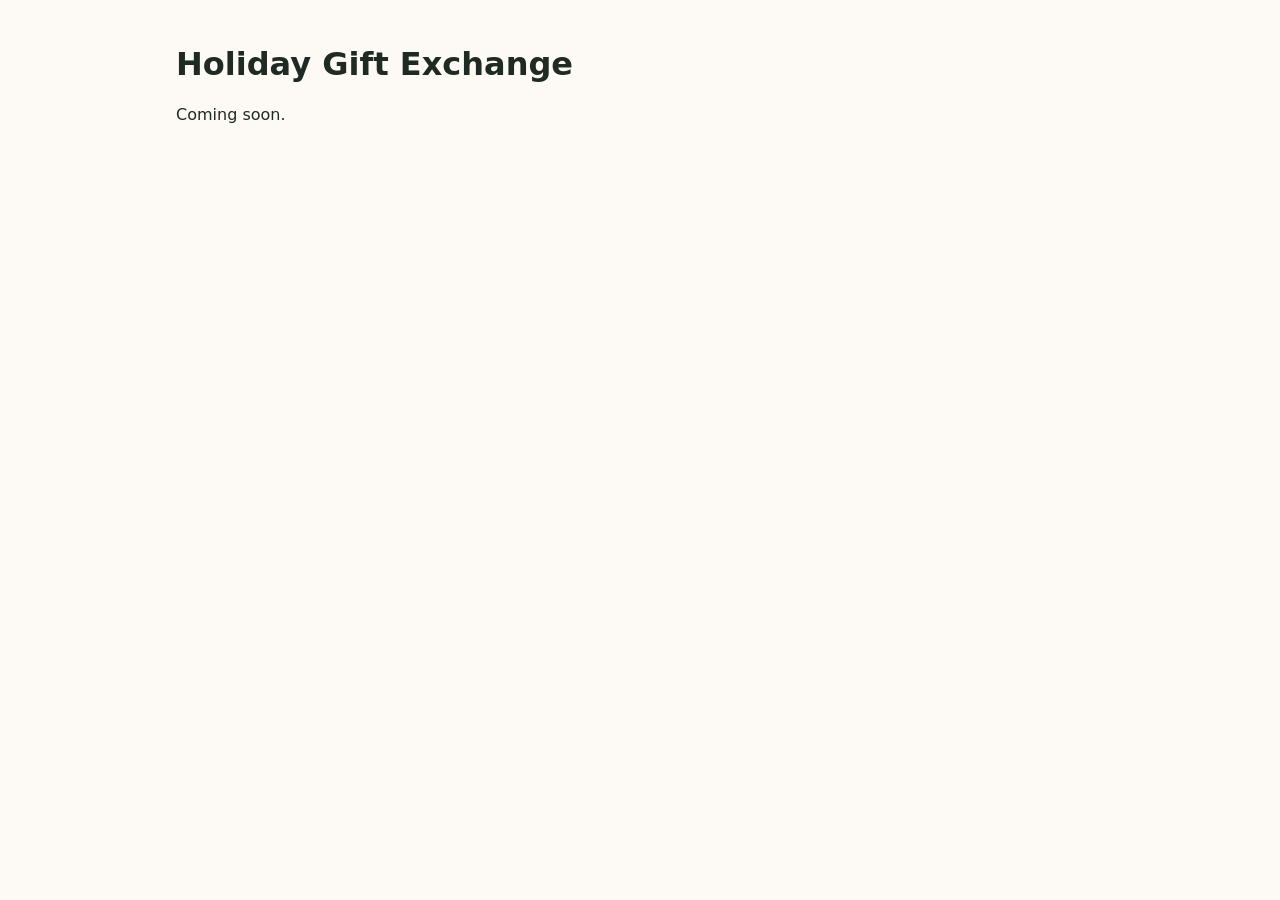
==== index.html @ 2a682946 "Initial project scaffold Co-Authored-By: Claude Opus 5.5 <noreply@anthropic.com>" ====
<!doctype html>
<html lang="en">
<head>
  <meta charset="utf-8">
  <meta name="viewport" content="width=device-width, initial-scale=1">
  <title>Holiday Gift Exchange</title>
  <link rel="stylesheet" href="css/styles.css">
</head>
<body>
  <main id="app">
    <h1>Holiday Gift Exchange</h1>
    <p>Coming soon.</p>
  </main>
  <script src="js/app.js" type="module"></script>
</body>
</html>
---- css/styles.css ----
:root {
  --bg: #fdfaf5;
  --fg: #1f2a24;
}
* { box-sizing: border-box; }
body {
  margin: 0;
  font-family: system-ui, -apple-system, sans-serif;
  background: var(--bg);
  color: var(--fg);
}
#app { max-width: 960px; margin: 0 auto; padding: 24px 16px; }
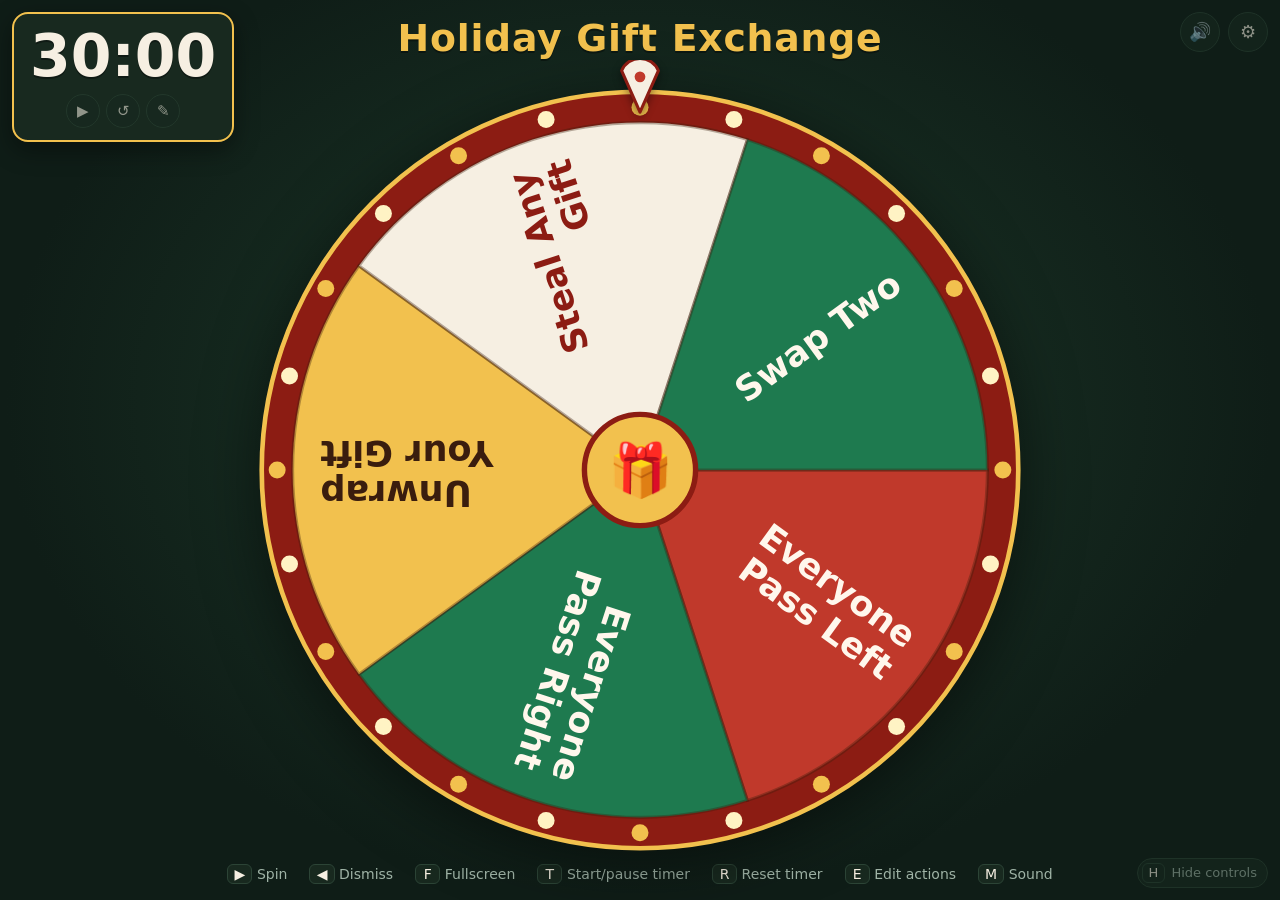
==== commit da8ad409: "Add spin wheel game with timer and editable wording - Spin wheel main screen: clicker/keyboard spin," ====
--- a/index.html
+++ b/index.html
@@ -3,14 +3,105 @@
 <head>
   <meta charset="utf-8">
   <meta name="viewport" content="width=device-width, initial-scale=1">
-  <title>Holiday Gift Exchange</title>
+  <title></title>
   <link rel="stylesheet" href="css/styles.css">
 </head>
 <body>
   <main id="app">
-    <h1>Holiday Gift Exchange</h1>
-    <p>Coming soon.</p>
+    <header class="top">
+      <h1 data-text="heading"></h1>
+    </header>
+
+    <div class="timer" id="timer">
+      <button type="button" class="timer-time" id="timer-time" data-title="timerSetMinutes">30:00</button>
+      <span class="timer-status" id="timer-status"></span>
+      <div class="timer-controls">
+        <button type="button" id="timer-toggle" class="icon-btn">▶</button>
+        <button type="button" id="timer-reset" class="icon-btn" data-title="timerResetButton">↺</button>
+        <button type="button" id="timer-edit" class="icon-btn" data-title="timerSetMinutes">✎</button>
+      </div>
+    </div>
+
+    <section class="stage" id="stage">
+      <svg class="pointer" id="pointer" viewBox="0 0 60 70" aria-hidden="true">
+        <path d="M30 68 L6 14 A26 26 0 0 1 54 14 Z" fill="#f6efe2" stroke="#8c1c13" stroke-width="4" stroke-linejoin="round"/>
+        <circle cx="30" cy="22" r="7" fill="#c0392b"/>
+      </svg>
+      <canvas id="wheel" data-aria-label="wheelLabel"></canvas>
+    </section>
+
+    <footer class="hint" id="hint">
+      <span><kbd>▶</kbd> <span data-text="hintSpin"></span></span>
+      <span><kbd>◀</kbd> <span data-text="hintDismiss"></span></span>
+      <span><kbd>F</kbd> <span data-text="hintFullscreen"></span></span>
+      <span><kbd>T</kbd> <span data-text="hintTimer"></span></span>
+      <span><kbd>R</kbd> <span data-text="hintReset"></span></span>
+      <span><kbd>E</kbd> <span data-text="hintEdit"></span></span>
+      <span><kbd>M</kbd> <span data-text="hintSound"></span></span>
+    </footer>
+
+    <div class="corner">
+      <button type="button" id="sound-btn" class="icon-btn">🔊</button>
+      <button type="button" id="edit-btn" class="icon-btn" data-title="editActionsButton">⚙</button>
+    </div>
+
+    <button type="button" class="ui-toggle" id="ui-toggle" data-title="showHideControlsButton"><kbd>H</kbd> <span id="ui-toggle-label"></span></button>
   </main>
-  <script src="js/app.js" type="module"></script>
+
+  <div class="result" id="result" hidden>
+    <div class="result-card">
+      <div class="result-kicker" data-text="resultKicker"></div>
+      <div class="result-text" id="result-text"></div>
+      <div class="result-details" id="result-details"></div>
+      <div class="result-next" data-text="resultNext"></div>
+    </div>
+  </div>
+
+  <div class="result gameover" id="gameover" hidden>
+    <div class="result-card">
+      <div class="result-kicker" data-text="gameoverKicker"></div>
+      <div class="result-text" data-text="gameoverTitle"></div>
+      <div class="result-details" data-text="gameoverDetails"></div>
+      <div class="result-next" data-text="gameoverNext"></div>
+    </div>
+  </div>
+
+  <div class="editor" id="timer-editor" hidden>
+    <form class="editor-card timer-card" id="timer-form">
+      <h2 data-text="timerEditorTitle"></h2>
+      <p class="editor-help" data-text="timerEditorHelp"></p>
+      <label class="timer-field">
+        <input type="number" id="timer-minutes" min="1" max="600" step="1" required>
+        <span data-text="timerEditorUnit"></span>
+      </label>
+      <p class="editor-error" id="timer-error"></p>
+      <div class="editor-buttons">
+        <span class="spacer"></span>
+        <button type="button" id="timer-cancel" class="btn ghost" data-text="cancel"></button>
+        <button type="submit" class="btn primary" data-text="save"></button>
+      </div>
+    </form>
+  </div>
+
+  <div class="editor" id="editor" hidden>
+    <form class="editor-card" id="editor-form">
+      <h2 data-text="actionsEditorTitle"></h2>
+      <p class="editor-help" data-html="actionsEditorHelp"></p>
+      <textarea id="editor-text" rows="10" spellcheck="true" wrap="off"></textarea>
+      <p class="editor-error" id="editor-error"></p>
+      <div class="editor-buttons">
+        <button type="button" id="editor-reset" class="btn ghost" data-text="actionsEditorReset"></button>
+        <span class="spacer"></span>
+        <button type="button" id="editor-cancel" class="btn ghost" data-text="cancel"></button>
+        <button type="submit" class="btn primary" data-text="save"></button>
+      </div>
+    </form>
+  </div>
+
+  <canvas class="confetti" id="confetti" aria-hidden="true"></canvas>
+
+  <script src="js/strings.js"></script>
+  <script src="js/actions.js"></script>
+  <script src="js/app.js"></script>
 </body>
 </html>
--- a/css/styles.css
+++ b/css/styles.css
@@ -1,12 +1,338 @@
 :root {
-  --bg: #fdfaf5;
-  --fg: #1f2a24;
+  --bg: #0f1d17;
+  --bg-glow: #1d3a2a;
+  --panel: #18291f;
+  --border: #2c4436;
+  --fg: #f6efe2;
+  --muted: #9fb3a6;
+  --red: #c0392b;
+  --green: #1e7a4f;
+  --gold: #f2c14e;
+  --cream: #f6efe2;
 }
 * { box-sizing: border-box; }
+html, body { height: 100%; }
 body {
   margin: 0;
-  font-family: system-ui, -apple-system, sans-serif;
+  overflow: hidden;
+  font-family: system-ui, -apple-system, "Segoe UI", sans-serif;
+  color: var(--fg);
+  background: radial-gradient(ellipse at 50% 45%, var(--bg-glow) 0%, var(--bg) 70%);
+  background-color: var(--bg);
+}
+
+#app {
+  height: 100%;
+  display: flex;
+  flex-direction: column;
+  align-items: center;
+  padding: 16px;
+}
+
+.top h1 {
+  margin: 0;
+  font-size: clamp(24px, 4.2vh, 48px);
+  letter-spacing: .02em;
+  color: var(--gold);
+  text-shadow: 0 2px 0 rgba(0,0,0,.35);
+}
+
+.top {
+  display: flex;
+  flex-direction: column;
+  align-items: center;
+}
+
+/* Game timer */
+.timer {
+  position: fixed;
+  top: 12px;
+  left: 12px;
+  z-index: 5;
+  display: flex;
+  flex-direction: column;
+  align-items: center;
+  gap: 6px;
+  min-width: 160px;
+  max-width: 240px;
+  padding: 10px 16px 12px;
+  border: 2px solid var(--gold);
+  border-radius: 16px;
+  background: var(--panel);
+  box-shadow: 0 8px 24px rgba(0,0,0,.4);
+  text-align: center;
+}
+.timer.over { border-color: #a9d8ff; }
+/* Narrow screens: drop the box into the page flow so it can't cover the title. */
+@media (max-width: 700px) {
+  .timer { position: static; margin-top: 8px; }
+}
+.timer-time {
+  font: 800 clamp(30px, 6.5vh, 72px)/1.1 system-ui, -apple-system, "Segoe UI", sans-serif;
+  font-variant-numeric: tabular-nums;
+  color: var(--cream);
+  background: none;
+  border: 0;
+  padding: 0;
+  cursor: pointer;
+  text-shadow: 0 2px 0 rgba(0,0,0,.35);
+}
+.timer-status {
+  font-size: clamp(13px, 2.1vh, 22px);
+  font-weight: 700;
+  letter-spacing: .08em;
+  text-transform: uppercase;
+  color: var(--muted);
+}
+.timer-status:empty { display: none; }
+.timer.paused .timer-time { opacity: .6; }
+.timer.low .timer-time { color: #ff8a80; }
+.timer.final .timer-time { animation: pulse 1s ease-in-out infinite; }
+.timer.over .timer-time { color: #a9d8ff; }
+.timer.over .timer-status { color: #a9d8ff; }
+@keyframes pulse {
+  0%, 100% { transform: scale(1); }
+  50% { transform: scale(1.12); }
+}
+.timer-controls { display: flex; justify-content: center; gap: 6px; }
+.timer-controls .icon-btn { width: 34px; height: 34px; font-size: 15px; }
+
+/* Game over: the wheel freezes. */
+.frozen #wheel {
+  cursor: default;
+  filter: grayscale(.7) brightness(.85) sepia(.35) hue-rotate(170deg) drop-shadow(0 12px 30px rgba(0,0,0,.5));
+}
+
+.stage {
+  flex: 1;
+  min-height: 0;
+  width: 100%;
+  display: flex;
+  flex-direction: column;
+  align-items: center;
+  justify-content: center;
+  position: relative;
+}
+#wheel {
+  display: block;
+  cursor: pointer;
+  filter: drop-shadow(0 12px 30px rgba(0,0,0,.5));
+}
+.pointer {
+  width: clamp(36px, 6vh, 64px);
+  height: auto;
+  margin-bottom: calc(clamp(36px, 6vh, 64px) * -0.55);
+  position: relative;
+  z-index: 2;
+  filter: drop-shadow(0 4px 4px rgba(0,0,0,.4));
+  transform-origin: 50% 30%;
+}
+.pointer.tick { animation: tick .09s ease-out; }
+@keyframes tick {
+  0% { transform: rotate(0); }
+  40% { transform: rotate(-14deg); }
+  100% { transform: rotate(0); }
+}
+
+.hint {
+  display: flex;
+  flex-wrap: wrap;
+  justify-content: center;
+  gap: 8px 22px;
+  color: var(--muted);
+  font-size: 14px;
+  padding-top: 8px;
+}
+kbd {
+  display: inline-block;
+  min-width: 1.8em;
+  padding: 1px 6px;
+  border: 1px solid var(--border);
+  border-radius: 6px;
+  background: var(--panel);
+  font: inherit;
+  text-align: center;
+  color: var(--fg);
+}
+
+.corner {
+  position: fixed;
+  top: 12px;
+  right: 12px;
+  display: flex;
+  gap: 8px;
+}
+.icon-btn {
+  width: 40px;
+  height: 40px;
+  border-radius: 50%;
+  border: 1px solid var(--border);
+  background: var(--panel);
+  color: var(--fg);
+  font-size: 18px;
+  cursor: pointer;
+  opacity: .55;
+  transition: opacity .15s;
+}
+.icon-btn:hover { opacity: 1; }
+
+/* Clean display (H): hide the chrome so the room only sees the wheel and the clock.
+   Fullscreen turns this on automatically. */
+.clean .hint, .clean .corner, .clean .timer-controls { display: none; }
+.clean .timer-time { cursor: default; }
+
+/* Always-visible tip for toggling the clean display. */
+.ui-toggle {
+  position: fixed;
+  right: 12px;
+  bottom: 12px;
+  z-index: 6;
+  display: flex;
+  align-items: center;
+  gap: 6px;
+  padding: 4px 10px 4px 4px;
+  border: 1px solid var(--border);
+  border-radius: 999px;
+  background: var(--panel);
+  color: var(--muted);
+  font: 13px/1.2 system-ui, -apple-system, "Segoe UI", sans-serif;
+  cursor: pointer;
+  opacity: .55;
+  transition: opacity .15s;
+}
+.ui-toggle:hover { opacity: 1; }
+.clean .ui-toggle { opacity: .2; padding-right: 4px; border-color: transparent; background: none; }
+.clean .ui-toggle:hover { opacity: .8; }
+.clean .ui-toggle span { display: none; }
+
+/* Result card */
+.result {
+  position: fixed;
+  inset: 0;
+  display: flex;
+  align-items: center;
+  justify-content: center;
+  padding: 16px;
+  background: rgba(8, 16, 12, .55);
+  z-index: 10;
+}
+.result[hidden] { display: none; }
+.result-card {
+  max-width: min(1100px, 92vw);
+  padding: clamp(24px, 5vh, 56px) clamp(24px, 5vw, 72px);
+  border-radius: 28px;
+  background: var(--cream);
+  color: #2a140c;
+  border: 8px solid var(--gold);
+  box-shadow: 0 0 0 6px var(--red), 0 30px 80px rgba(0,0,0,.6);
+  text-align: center;
+  animation: pop .45s cubic-bezier(.2, 1.4, .4, 1);
+}
+.result-kicker {
+  font-size: clamp(16px, 3vh, 30px);
+  font-weight: 700;
+  color: var(--red);
+  text-transform: uppercase;
+  letter-spacing: .06em;
+}
+.result-text {
+  margin-top: .3em;
+  font-size: clamp(36px, 9vh, 110px);
+  font-weight: 800;
+  line-height: 1.08;
+  color: #1a3d2b;
+  overflow-wrap: anywhere;
+}
+.result-details {
+  max-width: 28em;
+  margin: .6em auto 0;
+  font-size: clamp(18px, 4vh, 44px);
+  font-weight: 500;
+  line-height: 1.3;
+  color: #3a2a1c;
+}
+.result-details[hidden] { display: none; }
+.result-next {
+  margin-top: 1em;
+  font-size: clamp(14px, 2.2vh, 22px);
+  color: #7a6a58;
+}
+.gameover .result-card {
+  background: #eef6ff;
+  border-color: #a9d8ff;
+  box-shadow: 0 0 0 6px #3a6ea5, 0 30px 80px rgba(0,0,0,.6);
+}
+.gameover .result-kicker { color: #3a6ea5; }
+.gameover .result-text { color: #1d3c5e; }
+@keyframes pop {
+  from { transform: scale(.6); opacity: 0; }
+  to { transform: scale(1); opacity: 1; }
+}
+
+/* Editor */
+.editor {
+  position: fixed;
+  inset: 0;
+  display: flex;
+  align-items: center;
+  justify-content: center;
+  padding: 16px;
+  background: rgba(0,0,0,.6);
+  z-index: 20;
+}
+.editor[hidden] { display: none; }
+.editor-card {
+  width: min(900px, 100%);
+  background: var(--panel);
+  border: 1px solid var(--border);
+  border-radius: 16px;
+  padding: 20px;
+}
+.editor-card h2 { margin: 0; font-size: 22px; }
+.editor-help { color: var(--muted); margin: 6px 0 12px; }
+.editor-card textarea {
+  width: 100%;
+  font: 16px/1.6 system-ui, -apple-system, sans-serif;
+  color: var(--fg);
   background: var(--bg);
-  color: var(--fg);
-}
-#app { max-width: 960px; margin: 0 auto; padding: 24px 16px; }
+  border: 1px solid var(--border);
+  border-radius: 10px;
+  padding: 10px 12px;
+  resize: vertical;
+}
+.timer-card { width: min(420px, 100%); }
+.timer-field { display: flex; align-items: center; gap: 10px; font-size: 18px; }
+.timer-field input {
+  width: 6em;
+  font: 600 22px system-ui, -apple-system, sans-serif;
+  color: var(--fg);
+  background: var(--bg);
+  border: 1px solid var(--border);
+  border-radius: 10px;
+  padding: 8px 12px;
+}
+.timer-field input:focus { outline: 2px solid var(--gold); outline-offset: 1px; }
+.editor-card textarea:focus { outline: 2px solid var(--gold); outline-offset: 1px; }
+.editor-error { color: #ff8a80; min-height: 1.3em; margin: 8px 0; }
+.editor-buttons { display: flex; flex-wrap: wrap; gap: 8px; align-items: center; }
+.editor-buttons .spacer { flex: 1; }
+.btn {
+  font: inherit;
+  font-weight: 600;
+  padding: 9px 16px;
+  border-radius: 10px;
+  cursor: pointer;
+  border: 1px solid var(--border);
+}
+.btn.ghost { background: transparent; color: var(--fg); }
+.btn.ghost:hover { border-color: var(--muted); }
+.btn.primary { background: var(--gold); color: #2a140c; border-color: var(--gold); }
+
+.confetti {
+  position: fixed;
+  inset: 0;
+  width: 100%;
+  height: 100%;
+  pointer-events: none;
+  z-index: 15;
+}
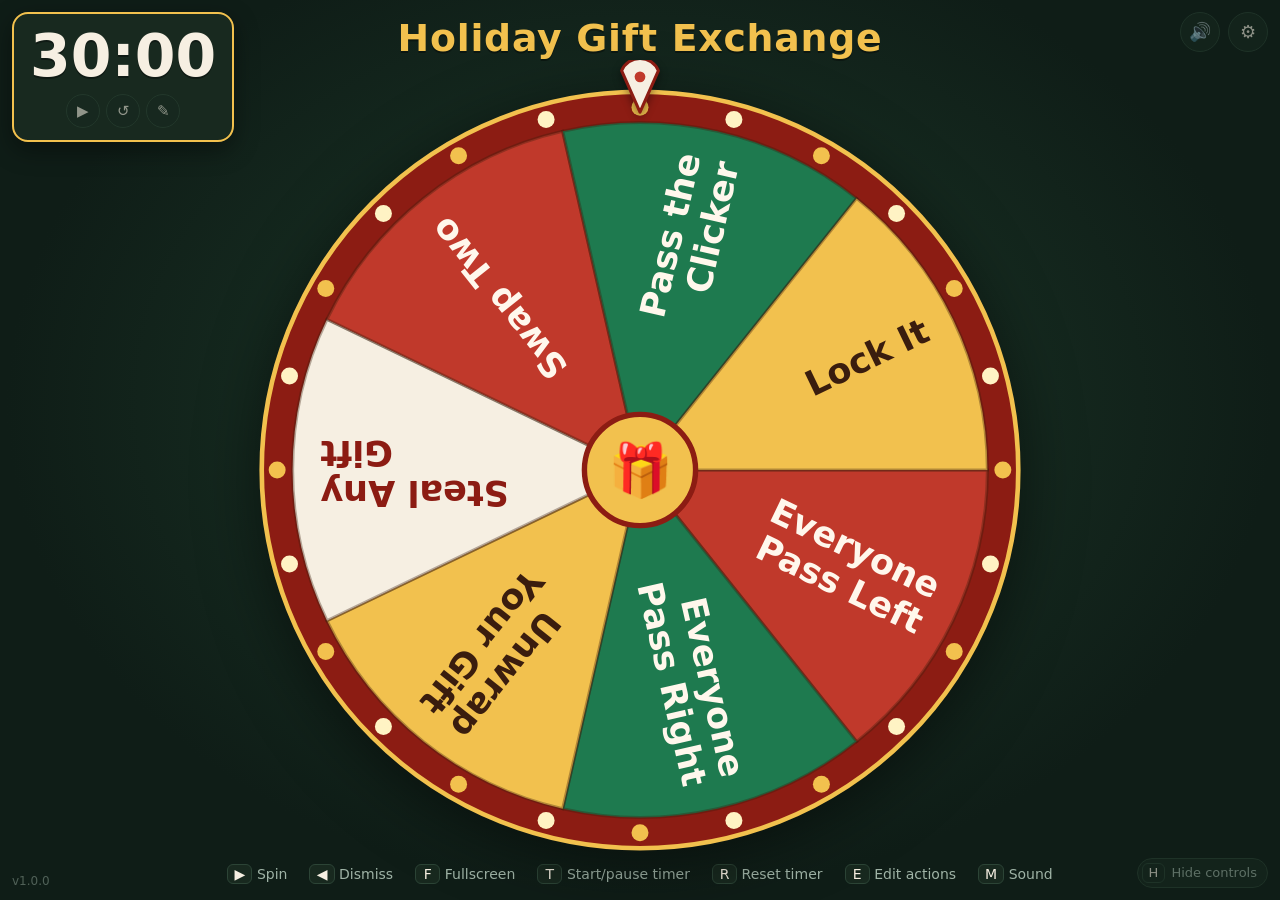
==== commit 65f1b06d: "Add version number (v1.0.0) and changelog Show the app version faintly in the lower-left corner whil" ====
--- a/index.html
+++ b/index.html
@@ -46,6 +46,8 @@
     </div>
 
     <button type="button" class="ui-toggle" id="ui-toggle" data-title="showHideControlsButton"><kbd>H</kbd> <span id="ui-toggle-label"></span></button>
+
+    <div class="version" id="version"></div>
   </main>
 
   <div class="result" id="result" hidden>
@@ -100,6 +102,7 @@
 
   <canvas class="confetti" id="confetti" aria-hidden="true"></canvas>
 
+  <script src="js/version.js"></script>
   <script src="js/strings.js"></script>
   <script src="js/actions.js"></script>
   <script src="js/app.js"></script>
--- a/css/styles.css
+++ b/css/styles.css
@@ -178,7 +178,7 @@
 
 /* Clean display (H): hide the chrome so the room only sees the wheel and the clock.
    Fullscreen turns this on automatically. */
-.clean .hint, .clean .corner, .clean .timer-controls { display: none; }
+.clean .hint, .clean .corner, .clean .timer-controls, .clean .version { display: none; }
 .clean .timer-time { cursor: default; }
 
 /* Always-visible tip for toggling the clean display. */
@@ -204,6 +204,20 @@
 .clean .ui-toggle { opacity: .2; padding-right: 4px; border-color: transparent; background: none; }
 .clean .ui-toggle:hover { opacity: .8; }
 .clean .ui-toggle span { display: none; }
+
+/* App version: faint, lower-left, only while the controls are visible. */
+.version {
+  position: fixed;
+  left: 12px;
+  bottom: 12px;
+  color: var(--muted);
+  font: 12px/1.2 system-ui, -apple-system, "Segoe UI", sans-serif;
+  font-variant-numeric: tabular-nums;
+  opacity: .45;
+  pointer-events: none;
+  user-select: none;
+}
+.version:empty { display: none; }
 
 /* Result card */
 .result {
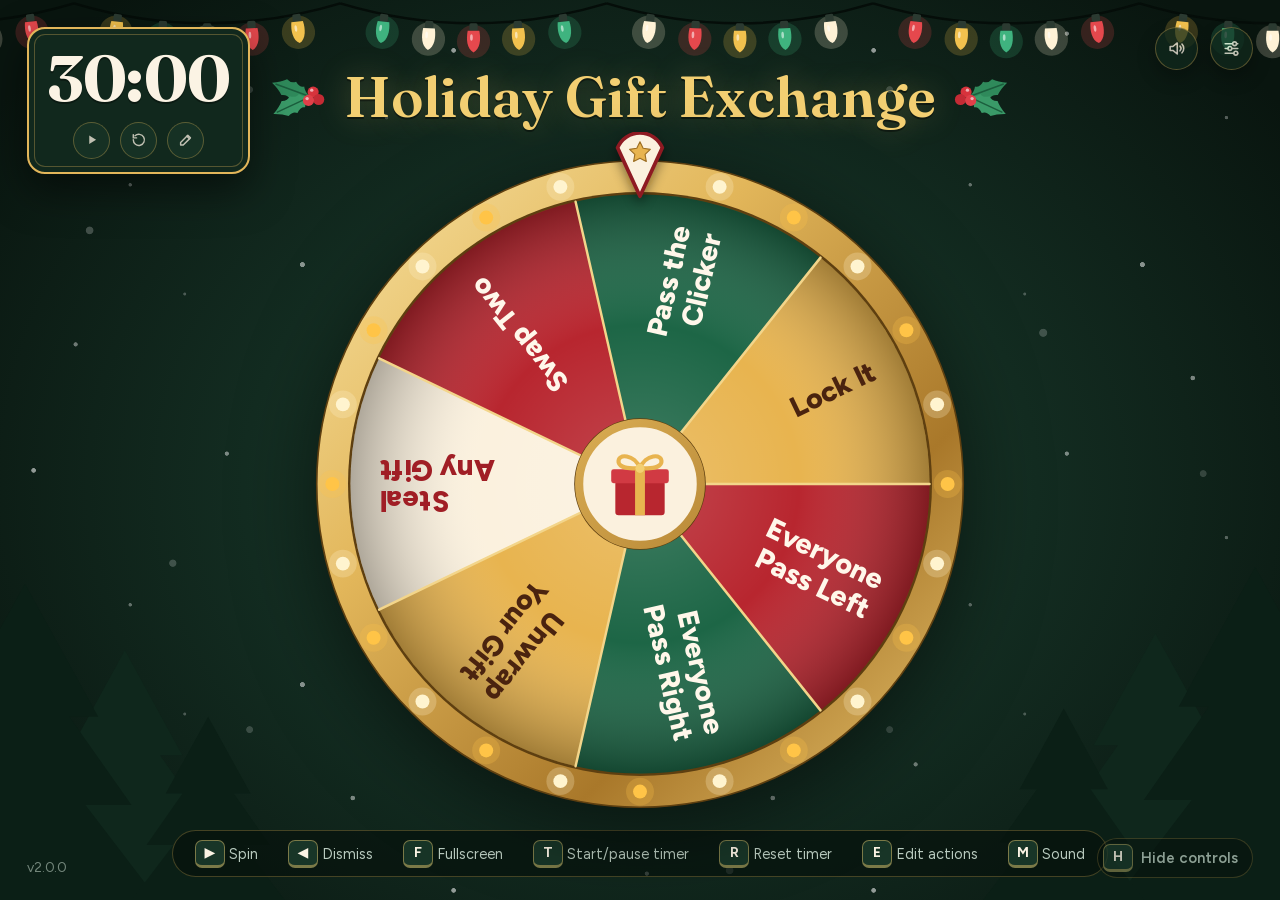
==== commit 0d16731d: "Holiday makeover: new look for the wheel, cards, and controls (v2.0.0) Restyle the whole app from th" ====
--- a/index.html
+++ b/index.html
@@ -4,30 +4,123 @@
   <meta charset="utf-8">
   <meta name="viewport" content="width=device-width, initial-scale=1">
   <title></title>
+  <link rel="stylesheet" href="assets/fonts/fonts.css">
   <link rel="stylesheet" href="css/styles.css">
 </head>
 <body>
+  <!-- Icons and decorations, drawn once and reused with <use href="#id">. -->
+  <svg class="sprite" aria-hidden="true" focusable="false">
+    <symbol id="i-play" viewBox="0 0 24 24"><path d="M8 5.5v13l10.5-6.5z" fill="currentColor"/></symbol>
+    <symbol id="i-pause" viewBox="0 0 24 24"><g fill="currentColor"><rect x="6" y="5" width="4" height="14" rx="1"/><rect x="14" y="5" width="4" height="14" rx="1"/></g></symbol>
+    <symbol id="i-reset" viewBox="0 0 24 24"><g fill="none" stroke="currentColor" stroke-width="2.2" stroke-linecap="round" stroke-linejoin="round"><path d="M3.5 12a8.5 8.5 0 1 0 2.6-6.1"/><path d="M3.5 4v5h5"/></g></symbol>
+    <symbol id="i-edit" viewBox="0 0 24 24"><g fill="none" stroke="currentColor" stroke-width="2.2" stroke-linecap="round" stroke-linejoin="round"><path d="M4 20h4L19 9l-4-4L4 16z"/><path d="M13.5 6.5l4 4"/></g></symbol>
+    <symbol id="i-sound" viewBox="0 0 24 24"><g fill="none" stroke="currentColor" stroke-width="2" stroke-linecap="round" stroke-linejoin="round"><path d="M4 9.5v5h3.5L13 19V5L7.5 9.5z"/><path d="M16.5 9a4.5 4.5 0 0 1 0 6"/><path d="M19 6.5a8 8 0 0 1 0 11"/></g></symbol>
+    <symbol id="i-mute" viewBox="0 0 24 24"><g fill="none" stroke="currentColor" stroke-width="2" stroke-linecap="round" stroke-linejoin="round"><path d="M4 9.5v5h3.5L13 19V5L7.5 9.5z"/><path d="M16.5 9.5l5 5M21.5 9.5l-5 5"/></g></symbol>
+    <symbol id="i-sliders" viewBox="0 0 24 24"><g fill="none" stroke="currentColor" stroke-width="2" stroke-linecap="round"><path d="M4 6h9M19 6h1M4 12h3M13 12h7M4 18h11M20 18h0"/><circle cx="16" cy="6" r="2.4"/><circle cx="10" cy="12" r="2.4"/><circle cx="17.5" cy="18" r="2.4"/></g></symbol>
+    <symbol id="i-spark" viewBox="0 0 24 24"><path d="M12 1l2.9 7.1L22 11l-7.1 2.9L12 21l-2.9-7.1L2 11l7.1-2.9z" fill="currentColor"/></symbol>
+    <symbol id="i-snowflake" viewBox="0 0 24 24"><g fill="none" stroke="currentColor" stroke-width="1.6" stroke-linecap="round" stroke-linejoin="round">
+      <path d="M12 12V2.5M9.4 4.6L12 6.6l2.6-2"/>
+      <path d="M12 12V2.5M9.4 4.6L12 6.6l2.6-2" transform="rotate(60 12 12)"/>
+      <path d="M12 12V2.5M9.4 4.6L12 6.6l2.6-2" transform="rotate(120 12 12)"/>
+      <path d="M12 12V2.5M9.4 4.6L12 6.6l2.6-2" transform="rotate(180 12 12)"/>
+      <path d="M12 12V2.5M9.4 4.6L12 6.6l2.6-2" transform="rotate(240 12 12)"/>
+      <path d="M12 12V2.5M9.4 4.6L12 6.6l2.6-2" transform="rotate(300 12 12)"/>
+    </g></symbol>
+    <symbol id="holly" viewBox="-50 -32 66 64">
+      <g transform="rotate(200)"><path d="M0 0Q7 -2 10 -8Q14 -5 20 -10Q24 -6 30 -9Q35 -4 44 0Q35 4 30 9Q24 6 20 10Q14 5 10 8Q7 2 0 0Z" fill="#2F8A5B"/><path d="M3 0H40" stroke="#1B5E3D" stroke-width="1.6"/></g>
+      <g transform="rotate(155)"><path d="M0 0Q7 -2 10 -8Q14 -5 20 -10Q24 -6 30 -9Q35 -4 44 0Q35 4 30 9Q24 6 20 10Q14 5 10 8Q7 2 0 0Z" fill="#3A9A68"/><path d="M3 0H40" stroke="#1B5E3D" stroke-width="1.6"/></g>
+      <circle cx="3" cy="-5" r="6" fill="#D7333C"/><circle cx="9" cy="3" r="6" fill="#C42B35"/><circle cx="-2" cy="4" r="6" fill="#E04049"/>
+      <circle cx="1.5" cy="-7" r="1.8" fill="#FFFFFF" opacity=".6"/><circle cx="-3.5" cy="2" r="1.8" fill="#FFFFFF" opacity=".6"/>
+    </symbol>
+    <symbol id="bow" viewBox="-115 -70 230 146">
+      <path d="M-8 4L-50 70L-32 63L-24 80L8 10Z" fill="#8E1A22"/>
+      <path d="M8 4L50 70L32 63L24 80L-8 10Z" fill="#A01E25"/>
+      <path d="M-4 -2C-30 -52 -104 -56 -100 -12C-98 18 -40 16 -4 -2Z" fill="#C42B35"/>
+      <path d="M-16 -7C-38 -36 -82 -38 -82 -14C-82 0 -46 2 -16 -7Z" fill="#8E1A22" opacity=".5"/>
+      <path d="M4 -2C30 -52 104 -56 100 -12C98 18 40 16 4 -2Z" fill="#C42B35"/>
+      <path d="M16 -7C38 -36 82 -38 82 -14C82 0 46 2 16 -7Z" fill="#8E1A22" opacity=".5"/>
+      <rect x="-17" y="-19" width="34" height="32" rx="11" fill="#D7333C" stroke="#8E1A22" stroke-width="2"/>
+      <path d="M-9 -12C-4 -15 4 -15 9 -12" fill="none" stroke="#FFFFFF" stroke-opacity=".35" stroke-width="3" stroke-linecap="round"/>
+    </symbol>
+    <symbol id="bulb" viewBox="-20 -2 40 46" overflow="visible">
+      <circle cy="22" r="20" fill="currentColor" opacity=".2"/>
+      <rect x="-5" y="0" width="10" height="9" rx="2" fill="#2B3A31"/>
+      <path d="M-7 9h14c2 10 1 22-7 26c-8-4-9-16-7-26z" fill="currentColor"/>
+      <ellipse cx="-2.5" cy="17" rx="1.6" ry="4" fill="#FFFFFF" opacity=".55"/>
+    </symbol>
+  </svg>
+
+  <!-- Background scenery: falling snow, pine trees, a string of lights. -->
+  <div class="snow" aria-hidden="true"></div>
+  <svg class="trees trees-left" viewBox="0 680 342 400" preserveAspectRatio="xMinYMax meet" aria-hidden="true">
+    <path d="M150 780L81 906L219 906ZM150 846L49 990L251 990ZM150 915L24 1080L276 1080Z" fill="#0F271C"/>
+    <path d="M30 700L-58 860L118 860ZM30 784L-98 966L158 966ZM30 871L-130 1080L190 1080Z" fill="#0B1F16"/>
+    <path d="M250 860L199 952L301 952ZM250 908L176 1014L324 1014ZM250 959L158 1080L342 1080Z" fill="#0B1F16"/>
+  </svg>
+  <svg class="trees trees-right" viewBox="1563 680 357 400" preserveAspectRatio="xMaxYMax meet" aria-hidden="true">
+    <path d="M1770 760L1696 894L1844 894ZM1770 830L1662 984L1878 984ZM1770 904L1636 1080L1904 1080Z" fill="#0F271C"/>
+    <path d="M1890 680L1798 848L1982 848ZM1890 768L1756 960L2024 960ZM1890 860L1722 1080L2058 1080Z" fill="#0B1F16"/>
+    <path d="M1660 850L1607 947L1713 947ZM1660 901L1583 1011L1737 1011ZM1660 954L1563 1080L1757 1080Z" fill="#0B1F16"/>
+  </svg>
+  <svg class="lights" viewBox="0 0 1920 80" preserveAspectRatio="xMidYMin slice" aria-hidden="true">
+    <path class="wire" d="M-40 4Q120 52 280 4M280 4Q440 52 600 4M600 4Q760 52 920 4M920 4Q1080 52 1240 4M1240 4Q1400 52 1560 4M1560 4Q1720 52 1880 4M1880 4Q2040 52 2200 4"/>
+    <g transform="translate(13 17) rotate(7)"><use href="#bulb" x="-20" y="-2" width="40" height="46" color="#E5484D"/></g>
+    <g transform="translate(67 25) rotate(3)"><use href="#bulb" x="-20" y="-2" width="40" height="46" color="#F2C14E"/></g>
+    <g transform="translate(120 28)"><use href="#bulb" x="-20" y="-2" width="40" height="46" color="#3FB37F"/></g>
+    <g transform="translate(173 25) rotate(-3)"><use href="#bulb" x="-20" y="-2" width="40" height="46" color="#FFF2D6"/></g>
+    <g transform="translate(227 17) rotate(-7)"><use href="#bulb" x="-20" y="-2" width="40" height="46" color="#E5484D"/></g>
+    <g transform="translate(333 17) rotate(7)"><use href="#bulb" x="-20" y="-2" width="40" height="46" color="#F2C14E"/></g>
+    <g transform="translate(387 25) rotate(3)"><use href="#bulb" x="-20" y="-2" width="40" height="46" color="#3FB37F"/></g>
+    <g transform="translate(440 28)"><use href="#bulb" x="-20" y="-2" width="40" height="46" color="#FFF2D6"/></g>
+    <g transform="translate(493 25) rotate(-3)"><use href="#bulb" x="-20" y="-2" width="40" height="46" color="#E5484D"/></g>
+    <g transform="translate(547 17) rotate(-7)"><use href="#bulb" x="-20" y="-2" width="40" height="46" color="#F2C14E"/></g>
+    <g transform="translate(653 17) rotate(7)"><use href="#bulb" x="-20" y="-2" width="40" height="46" color="#3FB37F"/></g>
+    <g transform="translate(707 25) rotate(3)"><use href="#bulb" x="-20" y="-2" width="40" height="46" color="#FFF2D6"/></g>
+    <g transform="translate(760 28)"><use href="#bulb" x="-20" y="-2" width="40" height="46" color="#E5484D"/></g>
+    <g transform="translate(813 25) rotate(-3)"><use href="#bulb" x="-20" y="-2" width="40" height="46" color="#F2C14E"/></g>
+    <g transform="translate(867 17) rotate(-7)"><use href="#bulb" x="-20" y="-2" width="40" height="46" color="#3FB37F"/></g>
+    <g transform="translate(973 17) rotate(7)"><use href="#bulb" x="-20" y="-2" width="40" height="46" color="#FFF2D6"/></g>
+    <g transform="translate(1027 25) rotate(3)"><use href="#bulb" x="-20" y="-2" width="40" height="46" color="#E5484D"/></g>
+    <g transform="translate(1080 28)"><use href="#bulb" x="-20" y="-2" width="40" height="46" color="#F2C14E"/></g>
+    <g transform="translate(1133 25) rotate(-3)"><use href="#bulb" x="-20" y="-2" width="40" height="46" color="#3FB37F"/></g>
+    <g transform="translate(1187 17) rotate(-7)"><use href="#bulb" x="-20" y="-2" width="40" height="46" color="#FFF2D6"/></g>
+    <g transform="translate(1293 17) rotate(7)"><use href="#bulb" x="-20" y="-2" width="40" height="46" color="#E5484D"/></g>
+    <g transform="translate(1347 25) rotate(3)"><use href="#bulb" x="-20" y="-2" width="40" height="46" color="#F2C14E"/></g>
+    <g transform="translate(1400 28)"><use href="#bulb" x="-20" y="-2" width="40" height="46" color="#3FB37F"/></g>
+    <g transform="translate(1453 25) rotate(-3)"><use href="#bulb" x="-20" y="-2" width="40" height="46" color="#FFF2D6"/></g>
+    <g transform="translate(1507 17) rotate(-7)"><use href="#bulb" x="-20" y="-2" width="40" height="46" color="#E5484D"/></g>
+    <g transform="translate(1613 17) rotate(7)"><use href="#bulb" x="-20" y="-2" width="40" height="46" color="#F2C14E"/></g>
+    <g transform="translate(1667 25) rotate(3)"><use href="#bulb" x="-20" y="-2" width="40" height="46" color="#3FB37F"/></g>
+    <g transform="translate(1720 28)"><use href="#bulb" x="-20" y="-2" width="40" height="46" color="#FFF2D6"/></g>
+    <g transform="translate(1773 25) rotate(-3)"><use href="#bulb" x="-20" y="-2" width="40" height="46" color="#E5484D"/></g>
+    <g transform="translate(1827 17) rotate(-7)"><use href="#bulb" x="-20" y="-2" width="40" height="46" color="#F2C14E"/></g>
+  </svg>
+
   <main id="app">
     <header class="top">
+      <svg class="holly" aria-hidden="true"><use href="#holly"/></svg>
       <h1 data-text="heading"></h1>
+      <svg class="holly flip" aria-hidden="true"><use href="#holly"/></svg>
     </header>
 
     <div class="timer" id="timer">
       <button type="button" class="timer-time" id="timer-time" data-title="timerSetMinutes">30:00</button>
       <span class="timer-status" id="timer-status"></span>
       <div class="timer-controls">
-        <button type="button" id="timer-toggle" class="icon-btn">▶</button>
-        <button type="button" id="timer-reset" class="icon-btn" data-title="timerResetButton">↺</button>
-        <button type="button" id="timer-edit" class="icon-btn" data-title="timerSetMinutes">✎</button>
+        <button type="button" id="timer-toggle" class="icon-btn"><svg aria-hidden="true"><use href="#i-play"/></svg></button>
+        <button type="button" id="timer-reset" class="icon-btn" data-title="timerResetButton" data-aria-label="timerResetButton"><svg aria-hidden="true"><use href="#i-reset"/></svg></button>
+        <button type="button" id="timer-edit" class="icon-btn" data-title="timerSetMinutes" data-aria-label="timerSetMinutes"><svg aria-hidden="true"><use href="#i-edit"/></svg></button>
       </div>
     </div>
 
     <section class="stage" id="stage">
-      <svg class="pointer" id="pointer" viewBox="0 0 60 70" aria-hidden="true">
-        <path d="M30 68 L6 14 A26 26 0 0 1 54 14 Z" fill="#f6efe2" stroke="#8c1c13" stroke-width="4" stroke-linejoin="round"/>
-        <circle cx="30" cy="22" r="7" fill="#c0392b"/>
-      </svg>
-      <canvas id="wheel" data-aria-label="wheelLabel"></canvas>
+      <div class="wheel-wrap">
+        <canvas id="wheel" data-aria-label="wheelLabel"></canvas>
+        <svg class="pointer" id="pointer" viewBox="0 0 60 72" aria-hidden="true">
+          <path d="M30 69L6 17A26 26 0 0 1 54 17Z" fill="#FBF1DE" stroke="#8E1A22" stroke-width="4" stroke-linejoin="round"/>
+          <path d="M30 10.5l3.4 7 7.7 1.1-5.6 5.4 1.3 7.7-6.8-3.6-6.8 3.6 1.3-7.7-5.6-5.4 7.7-1.1z" fill="#E8B44F" stroke="#9C6E22" stroke-width="1.2" stroke-linejoin="round"/>
+        </svg>
+      </div>
     </section>
 
     <footer class="hint" id="hint">
@@ -41,8 +134,8 @@
     </footer>
 
     <div class="corner">
-      <button type="button" id="sound-btn" class="icon-btn">🔊</button>
-      <button type="button" id="edit-btn" class="icon-btn" data-title="editActionsButton">⚙</button>
+      <button type="button" id="sound-btn" class="icon-btn"><svg aria-hidden="true"><use href="#i-sound"/></svg></button>
+      <button type="button" id="edit-btn" class="icon-btn" data-title="editActionsButton" data-aria-label="editActionsButton"><svg aria-hidden="true"><use href="#i-sliders"/></svg></button>
     </div>
 
     <button type="button" class="ui-toggle" id="ui-toggle" data-title="showHideControlsButton"><kbd>H</kbd> <span id="ui-toggle-label"></span></button>
@@ -52,7 +145,8 @@
 
   <div class="result" id="result" hidden>
     <div class="result-card">
-      <div class="result-kicker" data-text="resultKicker"></div>
+      <svg class="bow" aria-hidden="true"><use href="#bow"/></svg>
+      <div class="result-kicker"><svg class="spark" aria-hidden="true"><use href="#i-spark"/></svg><span data-text="resultKicker"></span><svg class="spark" aria-hidden="true"><use href="#i-spark"/></svg></div>
       <div class="result-text" id="result-text"></div>
       <div class="result-details" id="result-details"></div>
       <div class="result-next" data-text="resultNext"></div>
@@ -61,10 +155,12 @@
 
   <div class="result gameover" id="gameover" hidden>
     <div class="result-card">
-      <div class="result-kicker" data-text="gameoverKicker"></div>
+      <div class="medallion" aria-hidden="true"><svg><use href="#i-snowflake"/></svg></div>
+      <div class="result-kicker"><svg class="spark" aria-hidden="true"><use href="#i-spark"/></svg><span data-text="gameoverKicker"></span><svg class="spark" aria-hidden="true"><use href="#i-spark"/></svg></div>
       <div class="result-text" data-text="gameoverTitle"></div>
       <div class="result-details" data-text="gameoverDetails"></div>
       <div class="result-next" data-text="gameoverNext"></div>
+      <svg class="icicles" viewBox="0 -4 1000 66" preserveAspectRatio="none" aria-hidden="true"><path d="M0 -4L0 0L15 40L30 0L50 0L60 22L70 0L95 0L110 58L125 0L150 0L159 26L168 0L190 0L206 46L222 0L250 0L258 20L266 0L290 0L305 62L320 0L345 0L355 30L365 0L390 0L405 44L420 0L450 0L458 18L466 0L490 0L506 56L522 0L548 0L557 28L566 0L590 0L605 48L620 0L650 0L659 22L668 0L690 0L706 60L722 0L750 0L759 26L768 0L790 0L805 42L820 0L850 0L858 20L866 0L890 0L906 54L922 0L950 0L959 30L968 0L1000 0L1000 -4Z"/></svg>
     </div>
   </div>
 
@@ -87,9 +183,12 @@
 
   <div class="editor" id="editor" hidden>
     <form class="editor-card" id="editor-form">
-      <h2 data-text="actionsEditorTitle"></h2>
+      <div class="editor-head">
+        <span class="editor-badge" aria-hidden="true"><svg><use href="#i-sliders"/></svg></span>
+        <h2 data-text="actionsEditorTitle"></h2>
+      </div>
       <p class="editor-help" data-html="actionsEditorHelp"></p>
-      <textarea id="editor-text" rows="10" spellcheck="true" wrap="off"></textarea>
+      <textarea id="editor-text" rows="10" spellcheck="true" wrap="off" data-aria-label="actionsEditorTitle"></textarea>
       <p class="editor-error" id="editor-error"></p>
       <div class="editor-buttons">
         <button type="button" id="editor-reset" class="btn ghost" data-text="actionsEditorReset"></button>
--- a/assets/fonts/fonts.css
+++ b/assets/fonts/fonts.css
@@ -0,0 +1,18 @@
+/* Bundled fonts, embedded as base64 so they load from file:// in every browser
+   (Firefox refuses separate font files on local pages).
+   Generated from figtree.woff2 and fraunces.woff2 in this folder (Google Fonts, latin subset).
+   Both are licensed under the SIL Open Font License 1.1: see OFL-Figtree.txt and OFL-Fraunces.txt. */
+@font-face {
+  font-family: 'Figtree';
+  font-style: normal;
+  font-weight: 400 800;
+  font-display: swap;
+  src: url([data-uri]) format('woff2');
+}
+@font-face {
+  font-family: 'Fraunces';
+  font-style: normal;
+  font-weight: 500 700;
+  font-display: swap;
+  src: url([data-uri]) format('woff2');
+}
--- a/css/styles.css
+++ b/css/styles.css
@@ -1,108 +1,203 @@
+/* Holiday Gift Exchange: midnight pine, brass and cranberry.
+   Fonts (Fraunces for display, Figtree for everything else) are bundled in assets/fonts/. */
 :root {
-  --bg: #0f1d17;
-  --bg-glow: #1d3a2a;
-  --panel: #18291f;
-  --border: #2c4436;
-  --fg: #f6efe2;
-  --muted: #9fb3a6;
-  --red: #c0392b;
-  --green: #1e7a4f;
-  --gold: #f2c14e;
-  --cream: #f6efe2;
+  /* Night sky and panels */
+  --night: #09150F;
+  --night-mid: #132C21;
+  --night-glow: #1F4733;
+  --panel: #11281D;
+  --panel-raised: #183527;
+  --field: #0A1912;
+  /* Brass and gold */
+  --brass: #E2B65A;
+  --gold: #F3CF72;
+  --line: rgba(226, 182, 90, .45);
+  --line-soft: rgba(226, 182, 90, .28);
+  /* Text */
+  --cream: #FBF3E4;
+  --mist: #B9CBBF;
+  --ink: #2A140C;
+  /* Ribbon colors */
+  --cranberry: #B8262F;
+  --ribbon: #8E1A22;
+  --pine: #17402C;
+  --warn: #FF8A80;
+  /* Frozen (game over) */
+  --ice: #A9D8FF;
+  --ice-text: #BFE3FF;
+  --frost: #2F5F8F;
+
+  --display: 'Fraunces', Georgia, 'Times New Roman', serif;
+  --ui: 'Figtree', system-ui, -apple-system, 'Segoe UI', sans-serif;
 }
 * { box-sizing: border-box; }
 html, body { height: 100%; }
 body {
   margin: 0;
   overflow: hidden;
-  font-family: system-ui, -apple-system, "Segoe UI", sans-serif;
-  color: var(--fg);
-  background: radial-gradient(ellipse at 50% 45%, var(--bg-glow) 0%, var(--bg) 70%);
-  background-color: var(--bg);
-}
-
+  font-family: var(--ui);
+  color: var(--cream);
+  background: radial-gradient(ellipse 62% 72% at 50% 54%, var(--night-glow) 0%, var(--night-mid) 50%, var(--night) 100%);
+  background-color: var(--night);
+}
+button { font-family: inherit; }
+.sprite { position: absolute; width: 0; height: 0; overflow: hidden; }
+
+/* ---------- scenery ---------- */
+.snow, .trees, .lights { position: fixed; pointer-events: none; z-index: 0; }
+.snow { inset: 0; overflow: hidden; }
+.snow::before, .snow::after {
+  content: '';
+  position: absolute;
+  left: 0;
+  right: 0;
+  bottom: 0;
+}
+.snow::before {
+  top: -420px;
+  background-size: 420px 420px;
+  background-image:
+    radial-gradient(circle at 8% 12%, rgba(255, 255, 255, .55) 0 2px, transparent 2.6px),
+    radial-gradient(circle at 31% 44%, rgba(255, 255, 255, .35) 0 1.4px, transparent 2px),
+    radial-gradient(circle at 54% 8%, rgba(255, 255, 255, .45) 0 1.8px, transparent 2.4px),
+    radial-gradient(circle at 72% 63%, rgba(255, 255, 255, .5) 0 2.2px, transparent 2.8px),
+    radial-gradient(circle at 92% 28%, rgba(255, 255, 255, .3) 0 1.4px, transparent 2px),
+    radial-gradient(circle at 18% 82%, rgba(255, 255, 255, .4) 0 1.8px, transparent 2.4px),
+    radial-gradient(circle at 44% 70%, rgba(255, 255, 255, .25) 0 1.2px, transparent 1.8px),
+    radial-gradient(circle at 84% 90%, rgba(255, 255, 255, .45) 0 2px, transparent 2.6px);
+  animation: snow-near 26s linear infinite;
+}
+.snow::after {
+  top: -640px;
+  background-size: 640px 640px;
+  background-image:
+    radial-gradient(circle at 14% 36%, rgba(255, 255, 255, .22) 0 3.4px, transparent 4.2px),
+    radial-gradient(circle at 39% 14%, rgba(255, 255, 255, .18) 0 3px, transparent 3.8px),
+    radial-gradient(circle at 63% 52%, rgba(255, 255, 255, .2) 0 3.6px, transparent 4.4px),
+    radial-gradient(circle at 88% 74%, rgba(255, 255, 255, .16) 0 3px, transparent 3.8px),
+    radial-gradient(circle at 27% 88%, rgba(255, 255, 255, .2) 0 3.2px, transparent 4px);
+  animation: snow-far 48s linear infinite;
+}
+@keyframes snow-near { to { transform: translateY(420px); } }
+@keyframes snow-far { to { transform: translateY(640px); } }
+
+.trees { bottom: 0; height: 37vh; }
+.trees-left { left: 0; width: calc(37vh * 342 / 400); }
+.trees-right { right: 0; width: calc(37vh * 357 / 400); }
+
+.lights { top: 0; left: 0; width: 100vw; height: 7.4vh; overflow: visible; }
+.lights .wire { fill: none; stroke: #050D09; stroke-width: 3; }
+.lights g { animation: twinkle 2.6s ease-in-out infinite alternate; }
+.lights g:nth-of-type(2n) { animation-duration: 3.4s; animation-delay: -1.2s; }
+.lights g:nth-of-type(3n) { animation-duration: 2.1s; animation-delay: -.5s; }
+@keyframes twinkle { from { opacity: .6; } to { opacity: 1; } }
+
+@media (prefers-reduced-motion: reduce) {
+  .snow::before, .snow::after, .lights g { animation: none; }
+}
+
+/* ---------- layout ---------- */
 #app {
+  position: relative;
+  z-index: 1;
   height: 100%;
   display: flex;
   flex-direction: column;
   align-items: center;
-  padding: 16px;
-}
-
+  padding: max(56px, 7.4vh) 16px clamp(12px, 2.6vh, 28px);
+}
+
+.top {
+  display: flex;
+  align-items: center;
+  gap: clamp(10px, 2vh, 22px);
+}
 .top h1 {
   margin: 0;
-  font-size: clamp(24px, 4.2vh, 48px);
-  letter-spacing: .02em;
+  font-family: var(--display);
+  font-weight: 600;
+  font-size: clamp(26px, 6.3vh, 68px);
+  line-height: 1.05;
+  letter-spacing: .005em;
+  text-align: center;
   color: var(--gold);
-  text-shadow: 0 2px 0 rgba(0,0,0,.35);
-}
-
-.top {
-  display: flex;
-  flex-direction: column;
-  align-items: center;
-}
-
-/* Game timer */
+  text-shadow: 0 2px 0 rgba(0, 0, 0, .4), 0 0 32px rgba(243, 207, 114, .28);
+}
+.holly {
+  flex: none;
+  width: clamp(29px, 6.8vh, 74px);
+  height: clamp(28px, 6.6vh, 72px);
+}
+.holly.flip { transform: scaleX(-1); }
+@media (max-width: 700px) {
+  .holly { display: none; }
+}
+
+/* ---------- game timer ---------- */
 .timer {
   position: fixed;
-  top: 12px;
-  left: 12px;
+  top: clamp(12px, 3vh, 32px);
+  left: clamp(12px, 3vh, 32px);
   z-index: 5;
+  width: clamp(180px, 24.8vh, 280px);
   display: flex;
   flex-direction: column;
   align-items: center;
-  gap: 6px;
-  min-width: 160px;
-  max-width: 240px;
-  padding: 10px 16px 12px;
-  border: 2px solid var(--gold);
-  border-radius: 16px;
+  gap: clamp(4px, .8vh, 8px);
+  padding: clamp(10px, 1.7vh, 18px) clamp(12px, 1.9vh, 20px) clamp(10px, 1.5vh, 16px);
+  border: 2px solid var(--brass);
+  border-radius: clamp(16px, 2vh, 22px);
   background: var(--panel);
-  box-shadow: 0 8px 24px rgba(0,0,0,.4);
+  box-shadow: inset 0 0 0 5px var(--panel), inset 0 0 0 6px rgba(226, 182, 90, .32), 0 16px 40px rgba(0, 0, 0, .5);
   text-align: center;
 }
-.timer.over { border-color: #a9d8ff; }
 /* Narrow screens: drop the box into the page flow so it can't cover the title. */
 @media (max-width: 700px) {
   .timer { position: static; margin-top: 8px; }
 }
 .timer-time {
-  font: 800 clamp(30px, 6.5vh, 72px)/1.1 system-ui, -apple-system, "Segoe UI", sans-serif;
-  font-variant-numeric: tabular-nums;
+  font-family: var(--display);
+  font-weight: 700;
+  font-size: clamp(32px, 7.8vh, 86px);
+  line-height: 1.05;
+  font-variant-numeric: tabular-nums lining-nums;
+  letter-spacing: -.01em;
   color: var(--cream);
   background: none;
   border: 0;
   padding: 0;
   cursor: pointer;
-  text-shadow: 0 2px 0 rgba(0,0,0,.35);
+  white-space: nowrap;
+  text-shadow: 0 2px 0 rgba(0, 0, 0, .35);
 }
 .timer-status {
-  font-size: clamp(13px, 2.1vh, 22px);
-  font-weight: 700;
-  letter-spacing: .08em;
+  font-size: clamp(12px, 1.6vh, 18px);
+  font-weight: 800;
+  letter-spacing: .12em;
   text-transform: uppercase;
-  color: var(--muted);
+  color: var(--mist);
 }
 .timer-status:empty { display: none; }
-.timer.paused .timer-time { opacity: .6; }
-.timer.low .timer-time { color: #ff8a80; }
+.timer.paused .timer-time { opacity: .5; }
+.timer.low .timer-time { color: var(--warn); }
 .timer.final .timer-time { animation: pulse 1s ease-in-out infinite; }
-.timer.over .timer-time { color: #a9d8ff; }
-.timer.over .timer-status { color: #a9d8ff; }
+.timer.over { border-color: var(--ice); box-shadow: inset 0 0 0 5px var(--panel), inset 0 0 0 6px rgba(169, 216, 255, .32), 0 16px 40px rgba(0, 0, 0, .5); }
+.timer.over .timer-time,
+.timer.over .timer-status { color: var(--ice-text); }
 @keyframes pulse {
   0%, 100% { transform: scale(1); }
   50% { transform: scale(1.12); }
 }
-.timer-controls { display: flex; justify-content: center; gap: 6px; }
-.timer-controls .icon-btn { width: 34px; height: 34px; font-size: 15px; }
-
-/* Game over: the wheel freezes. */
-.frozen #wheel {
-  cursor: default;
-  filter: grayscale(.7) brightness(.85) sepia(.35) hue-rotate(170deg) drop-shadow(0 12px 30px rgba(0,0,0,.5));
-}
-
+.timer-controls { display: flex; justify-content: center; gap: 10px; margin-top: 2px; }
+.timer-controls .icon-btn {
+  width: clamp(36px, 4.1vh, 44px);
+  height: clamp(36px, 4.1vh, 44px);
+  background: var(--panel-raised);
+  box-shadow: none;
+}
+.timer-controls .icon-btn svg { width: 45%; height: 45%; }
+
+/* ---------- wheel ---------- */
 .stage {
   flex: 1;
   min-height: 0;
@@ -111,21 +206,27 @@
   flex-direction: column;
   align-items: center;
   justify-content: center;
-  position: relative;
-}
+}
+.wheel-wrap { position: relative; }
 #wheel {
   display: block;
   cursor: pointer;
-  filter: drop-shadow(0 12px 30px rgba(0,0,0,.5));
-}
+  filter: drop-shadow(0 18px 40px rgba(0, 0, 0, .55));
+}
+/* Sized and placed relative to the wheel so its tip always meets the slices. */
 .pointer {
-  width: clamp(36px, 6vh, 64px);
+  position: absolute;
+  z-index: 2;
+  top: -3.6%;
+  left: 0;
+  right: 0;
+  width: 8.5%;
   height: auto;
-  margin-bottom: calc(clamp(36px, 6vh, 64px) * -0.55);
-  position: relative;
-  z-index: 2;
-  filter: drop-shadow(0 4px 4px rgba(0,0,0,.4));
+  aspect-ratio: 60 / 72;
+  margin: 0 auto;
+  filter: drop-shadow(0 5px 6px rgba(0, 0, 0, .45));
   transform-origin: 50% 30%;
+  pointer-events: none;
 }
 .pointer.tick { animation: tick .09s ease-out; }
 @keyframes tick {
@@ -134,47 +235,84 @@
   100% { transform: rotate(0); }
 }
 
+/* Game over: the wheel freezes over. */
+.frozen #wheel {
+  cursor: default;
+  filter: grayscale(.7) brightness(.92) sepia(.3) hue-rotate(170deg) drop-shadow(0 18px 40px rgba(0, 0, 0, .55));
+}
+.frozen .wheel-wrap::after {
+  content: '';
+  position: absolute;
+  inset: 1.5%;
+  border-radius: 50%;
+  background: radial-gradient(circle, rgba(225, 242, 255, 0) 45%, rgba(225, 242, 255, .38) 100%);
+  box-shadow: inset 0 0 50px rgba(255, 255, 255, .55);
+  pointer-events: none;
+}
+
+/* ---------- key hints ---------- */
 .hint {
   display: flex;
   flex-wrap: wrap;
   justify-content: center;
-  gap: 8px 22px;
-  color: var(--muted);
-  font-size: 14px;
-  padding-top: 8px;
-}
+  align-items: center;
+  gap: 8px 30px;
+  max-width: 100%;
+  margin-top: clamp(6px, 1.3vh, 14px);
+  padding: clamp(6px, .9vh, 10px) clamp(14px, 2.4vh, 26px);
+  border: 1px solid var(--line-soft);
+  border-radius: 999px;
+  background: rgba(6, 16, 11, .6);
+  color: var(--mist);
+  font-size: clamp(13px, 1.6vh, 17px);
+}
+.hint > span { display: inline-flex; align-items: center; gap: 4px; }
 kbd {
-  display: inline-block;
-  min-width: 1.8em;
-  padding: 1px 6px;
-  border: 1px solid var(--border);
-  border-radius: 6px;
-  background: var(--panel);
-  font: inherit;
-  text-align: center;
-  color: var(--fg);
-}
-
+  display: inline-flex;
+  align-items: center;
+  justify-content: center;
+  min-width: 30px;
+  height: 28px;
+  padding: 0 7px;
+  border: 1px solid rgba(243, 207, 114, .45);
+  border-bottom-width: 3px;
+  border-radius: 7px;
+  background: var(--panel-raised);
+  color: var(--cream);
+  font: 700 14px/1 var(--ui);
+}
+
+/* ---------- corner buttons ---------- */
 .corner {
   position: fixed;
-  top: 12px;
-  right: 12px;
-  display: flex;
-  gap: 8px;
+  top: clamp(12px, 3vh, 32px);
+  right: clamp(12px, 3vh, 32px);
+  display: flex;
+  gap: 12px;
 }
 .icon-btn {
-  width: 40px;
-  height: 40px;
+  display: inline-flex;
+  align-items: center;
+  justify-content: center;
+  width: clamp(42px, 4.8vh, 52px);
+  height: clamp(42px, 4.8vh, 52px);
+  padding: 0;
   border-radius: 50%;
-  border: 1px solid var(--border);
+  border: 1px solid var(--line);
   background: var(--panel);
-  color: var(--fg);
-  font-size: 18px;
+  color: var(--cream);
   cursor: pointer;
-  opacity: .55;
-  transition: opacity .15s;
-}
-.icon-btn:hover { opacity: 1; }
+  opacity: .75;
+  box-shadow: 0 8px 20px rgba(0, 0, 0, .35);
+  transition: opacity .15s, border-color .15s, background-color .15s;
+}
+.icon-btn svg { width: 46%; height: 46%; }
+.icon-btn:hover, .icon-btn:focus-visible { opacity: 1; border-color: var(--gold); background: var(--panel-raised); }
+.icon-btn:disabled { opacity: .3; cursor: default; border-color: var(--line-soft); }
+.icon-btn:focus-visible, .ui-toggle:focus-visible, .timer-time:focus-visible, .btn:focus-visible {
+  outline: 2px solid var(--gold);
+  outline-offset: 2px;
+}
 
 /* Clean display (H): hide the chrome so the room only sees the wheel and the clock.
    Fullscreen turns this on automatically. */
@@ -184,163 +322,295 @@
 /* Always-visible tip for toggling the clean display. */
 .ui-toggle {
   position: fixed;
-  right: 12px;
-  bottom: 12px;
+  right: clamp(12px, 3vh, 32px);
+  bottom: clamp(12px, 2.4vh, 26px);
   z-index: 6;
   display: flex;
   align-items: center;
-  gap: 6px;
-  padding: 4px 10px 4px 4px;
-  border: 1px solid var(--border);
+  gap: 8px;
+  padding: 5px 14px 5px 5px;
+  border: 1px solid var(--line-soft);
   border-radius: 999px;
-  background: var(--panel);
-  color: var(--muted);
-  font: 13px/1.2 system-ui, -apple-system, "Segoe UI", sans-serif;
+  background: rgba(6, 16, 11, .6);
+  color: var(--mist);
+  font: 600 15px/1.2 var(--ui);
   cursor: pointer;
-  opacity: .55;
+  opacity: .75;
   transition: opacity .15s;
 }
 .ui-toggle:hover { opacity: 1; }
-.clean .ui-toggle { opacity: .2; padding-right: 4px; border-color: transparent; background: none; }
+.clean .ui-toggle { opacity: .25; padding-right: 5px; border-color: transparent; background: none; }
 .clean .ui-toggle:hover { opacity: .8; }
 .clean .ui-toggle span { display: none; }
 
 /* App version: faint, lower-left, only while the controls are visible. */
 .version {
   position: fixed;
-  left: 12px;
-  bottom: 12px;
-  color: var(--muted);
-  font: 12px/1.2 system-ui, -apple-system, "Segoe UI", sans-serif;
+  left: clamp(12px, 3vh, 32px);
+  bottom: clamp(12px, 2.6vh, 28px);
+  color: var(--mist);
+  font: 14px/1.2 var(--ui);
   font-variant-numeric: tabular-nums;
-  opacity: .45;
+  opacity: .6;
   pointer-events: none;
   user-select: none;
 }
 .version:empty { display: none; }
 
-/* Result card */
+/* ---------- result and game-over cards ---------- */
 .result {
   position: fixed;
   inset: 0;
+  z-index: 10;
   display: flex;
   align-items: center;
   justify-content: center;
   padding: 16px;
-  background: rgba(8, 16, 12, .55);
-  z-index: 10;
+  background: rgba(5, 13, 9, .62);
+  -webkit-backdrop-filter: blur(5px);
+  backdrop-filter: blur(5px);
 }
 .result[hidden] { display: none; }
 .result-card {
-  max-width: min(1100px, 92vw);
-  padding: clamp(24px, 5vh, 56px) clamp(24px, 5vw, 72px);
-  border-radius: 28px;
-  background: var(--cream);
-  color: #2a140c;
-  border: 8px solid var(--gold);
-  box-shadow: 0 0 0 6px var(--red), 0 30px 80px rgba(0,0,0,.6);
+  --card: #FBF3E4;
+  --ring: var(--brass);
+  --ring-outer: var(--ribbon);
+  --stitch: rgba(184, 38, 47, .32);
+  position: relative;
+  width: min(1180px, 90vw);
+  padding: clamp(56px, 9vh, 96px) clamp(28px, 5vw, 96px) clamp(28px, 5.5vh, 60px);
+  border-radius: 32px;
+  background: var(--card);
+  color: var(--ink);
   text-align: center;
+  box-shadow: 0 0 0 10px var(--ring), 0 0 0 16px var(--ring-outer), 0 40px 100px rgba(0, 0, 0, .6);
   animation: pop .45s cubic-bezier(.2, 1.4, .4, 1);
 }
+/* Stitched edge, like a gift tag. */
+.result-card::before {
+  content: '';
+  position: absolute;
+  inset: 16px;
+  border: 2px dashed var(--stitch);
+  border-radius: 22px;
+  pointer-events: none;
+}
+.result-card > * { position: relative; }
+.bow {
+  position: absolute;
+  --bow: clamp(130px, 21vh, 230px);
+  width: var(--bow);
+  height: calc(var(--bow) * 146 / 230);
+  top: calc(var(--bow) * -.37);
+  left: 0;
+  right: 0;
+  margin: 0 auto;
+  filter: drop-shadow(0 8px 10px rgba(0, 0, 0, .3));
+}
 .result-kicker {
-  font-size: clamp(16px, 3vh, 30px);
+  display: flex;
+  align-items: center;
+  justify-content: center;
+  gap: .6em;
+  font-size: clamp(15px, 2.8vh, 30px);
+  font-weight: 800;
+  letter-spacing: .14em;
+  text-transform: uppercase;
+  color: var(--cranberry);
+}
+.result-kicker .spark { flex: none; width: .9em; height: .9em; color: var(--brass); }
+.result-text {
+  margin-top: .17em;
+  font-family: var(--display);
+  font-size: clamp(40px, 12.2vh, 132px);
   font-weight: 700;
-  color: var(--red);
-  text-transform: uppercase;
-  letter-spacing: .06em;
-}
-.result-text {
-  margin-top: .3em;
-  font-size: clamp(36px, 9vh, 110px);
-  font-weight: 800;
-  line-height: 1.08;
-  color: #1a3d2b;
+  line-height: 1.02;
+  letter-spacing: -.01em;
+  color: var(--pine);
   overflow-wrap: anywhere;
 }
 .result-details {
-  max-width: 28em;
-  margin: .6em auto 0;
-  font-size: clamp(18px, 4vh, 44px);
+  max-width: 19em;
+  margin: 0 auto;
+  font-size: clamp(18px, 4.3vh, 46px);
   font-weight: 500;
   line-height: 1.3;
-  color: #3a2a1c;
+  color: #3A2A1C;
+}
+/* Ornament between the title and the details: a rule, a star, a rule. */
+.result-details::before {
+  content: '';
+  display: block;
+  width: min(330px, 70%);
+  height: .4em;
+  margin: .65em auto .55em;
+  background:
+    linear-gradient(var(--brass), var(--brass)) left center / 42% 2px no-repeat,
+    linear-gradient(var(--brass), var(--brass)) right center / 42% 2px no-repeat,
+    url("data:image/svg+xml,%3Csvg xmlns='http://www.w3.org/2000/svg' viewBox='0 0 24 24'%3E%3Cpath d='M12 2l3 7 7 3-7 3-3 7-3-7-7-3 7-3z' fill='%23B8262F'/%3E%3C/svg%3E") center / contain no-repeat;
 }
 .result-details[hidden] { display: none; }
 .result-next {
-  margin-top: 1em;
-  font-size: clamp(14px, 2.2vh, 22px);
-  color: #7a6a58;
-}
+  margin-top: 1.9em;
+  font-size: clamp(13px, 2vh, 22px);
+  font-weight: 600;
+  color: #7A6A58;
+}
+
+.gameover { background: rgba(8, 20, 34, .58); }
 .gameover .result-card {
-  background: #eef6ff;
-  border-color: #a9d8ff;
-  box-shadow: 0 0 0 6px #3a6ea5, 0 30px 80px rgba(0,0,0,.6);
-}
-.gameover .result-kicker { color: #3a6ea5; }
-.gameover .result-text { color: #1d3c5e; }
+  --card: #EEF6FF;
+  --ring: var(--ice);
+  --ring-outer: var(--frost);
+  --stitch: rgba(47, 95, 143, .3);
+  color: #1D3C5E;
+}
+.gameover .result-kicker { color: var(--frost); }
+.gameover .result-kicker .spark { color: #7FB3E0; }
+.gameover .result-text { color: #1D3C5E; }
+.gameover .result-details { color: #24405C; }
+.gameover .result-details::before {
+  background:
+    linear-gradient(var(--ice), var(--ice)) left center / 42% 2px no-repeat,
+    linear-gradient(var(--ice), var(--ice)) right center / 42% 2px no-repeat,
+    url("data:image/svg+xml,%3Csvg xmlns='http://www.w3.org/2000/svg' viewBox='0 0 24 24'%3E%3Cpath d='M12 2l3 7 7 3-7 3-3 7-3-7-7-3 7-3z' fill='%232F5F8F'/%3E%3C/svg%3E") center / contain no-repeat;
+}
+.gameover .result-next { color: #5E7A96; }
+.medallion {
+  position: absolute;
+  --size: clamp(84px, 13.3vh, 144px);
+  width: var(--size);
+  height: var(--size);
+  top: calc(var(--size) * -.56);
+  left: 0;
+  right: 0;
+  margin: 0 auto;
+  display: flex;
+  align-items: center;
+  justify-content: center;
+  border-radius: 50%;
+  border: 6px solid var(--ice);
+  background: #EEF6FF;
+  color: var(--frost);
+  box-shadow: 0 0 0 4px var(--frost), 0 10px 24px rgba(0, 0, 0, .3);
+}
+.medallion svg { width: 56%; height: 56%; }
+.icicles {
+  position: absolute;
+  left: 7.5%;
+  width: 85%;
+  top: calc(100% + 12px);
+  height: clamp(34px, 6.1vh, 66px);
+  fill: #DCEEFF;
+  stroke: var(--ice);
+  stroke-width: 2;
+  stroke-linejoin: round;
+  vector-effect: non-scaling-stroke;
+}
+.icicles path { vector-effect: non-scaling-stroke; }
 @keyframes pop {
   from { transform: scale(.6); opacity: 0; }
   to { transform: scale(1); opacity: 1; }
 }
 
-/* Editor */
+/* ---------- editors ---------- */
 .editor {
   position: fixed;
   inset: 0;
+  z-index: 20;
   display: flex;
   align-items: center;
   justify-content: center;
   padding: 16px;
-  background: rgba(0,0,0,.6);
-  z-index: 20;
+  background: rgba(3, 9, 6, .66);
+  -webkit-backdrop-filter: blur(4px);
+  backdrop-filter: blur(4px);
 }
 .editor[hidden] { display: none; }
 .editor-card {
-  width: min(900px, 100%);
+  width: min(940px, 100%);
+  max-height: 100%;
+  overflow: auto;
+  padding: 32px 34px 28px;
+  border: 1px solid rgba(226, 182, 90, .42);
+  border-radius: 26px;
   background: var(--panel);
-  border: 1px solid var(--border);
+  box-shadow: inset 0 1px 0 rgba(255, 255, 255, .05), 0 30px 80px rgba(0, 0, 0, .6);
+}
+.editor-head { display: flex; align-items: center; gap: 16px; }
+.editor-badge {
+  flex: none;
+  display: flex;
+  align-items: center;
+  justify-content: center;
+  width: 48px;
+  height: 48px;
+  border-radius: 50%;
+  background: var(--brass);
+  color: var(--ink);
+}
+.editor-badge svg { width: 24px; height: 24px; }
+.editor-card h2 {
+  margin: 0;
+  font-family: var(--display);
+  font-weight: 600;
+  font-size: 36px;
+  line-height: 1.1;
+  color: var(--gold);
+}
+.editor-help { color: var(--mist); margin: 14px 0 18px; font-size: 18px; line-height: 1.5; }
+.editor-help strong { color: var(--cream); }
+.editor-card textarea {
+  display: block;
+  width: 100%;
+  padding: 16px 18px;
+  border: 1px solid #2C4A3A;
   border-radius: 16px;
-  padding: 20px;
-}
-.editor-card h2 { margin: 0; font-size: 22px; }
-.editor-help { color: var(--muted); margin: 6px 0 12px; }
-.editor-card textarea {
-  width: 100%;
-  font: 16px/1.6 system-ui, -apple-system, sans-serif;
-  color: var(--fg);
-  background: var(--bg);
-  border: 1px solid var(--border);
-  border-radius: 10px;
-  padding: 10px 12px;
+  background: var(--field);
+  color: var(--cream);
+  font: 500 18px/1.75 var(--ui);
   resize: vertical;
 }
-.timer-card { width: min(420px, 100%); }
-.timer-field { display: flex; align-items: center; gap: 10px; font-size: 18px; }
+.timer-card { width: min(460px, 100%); }
+.timer-field { display: flex; align-items: center; gap: 12px; font-size: 18px; font-weight: 600; }
 .timer-field input {
-  width: 6em;
-  font: 600 22px system-ui, -apple-system, sans-serif;
-  color: var(--fg);
-  background: var(--bg);
-  border: 1px solid var(--border);
-  border-radius: 10px;
-  padding: 8px 12px;
-}
-.timer-field input:focus { outline: 2px solid var(--gold); outline-offset: 1px; }
-.editor-card textarea:focus { outline: 2px solid var(--gold); outline-offset: 1px; }
-.editor-error { color: #ff8a80; min-height: 1.3em; margin: 8px 0; }
-.editor-buttons { display: flex; flex-wrap: wrap; gap: 8px; align-items: center; }
+  width: 120px;
+  padding: 10px 14px;
+  border: 1px solid #2C4A3A;
+  border-radius: 12px;
+  background: var(--field);
+  color: var(--cream);
+  font: 700 24px var(--ui);
+}
+.timer-field input:focus,
+.editor-card textarea:focus {
+  outline: none;
+  border-color: var(--brass);
+  box-shadow: 0 0 0 4px rgba(243, 207, 114, .2);
+}
+.editor-error { color: var(--warn); min-height: 1.4em; margin: 12px 2px; font-size: 16px; font-weight: 600; }
+.editor-buttons { display: flex; flex-wrap: wrap; gap: 12px; align-items: center; }
 .editor-buttons .spacer { flex: 1; }
 .btn {
-  font: inherit;
-  font-weight: 600;
-  padding: 9px 16px;
-  border-radius: 10px;
+  height: 48px;
+  padding: 0 22px;
+  border-radius: 12px;
+  border: 1px solid rgba(226, 182, 90, .4);
+  font: 700 17px var(--ui);
   cursor: pointer;
-  border: 1px solid var(--border);
-}
-.btn.ghost { background: transparent; color: var(--fg); }
-.btn.ghost:hover { border-color: var(--muted); }
-.btn.primary { background: var(--gold); color: #2a140c; border-color: var(--gold); }
+  transition: border-color .15s, background-color .15s;
+}
+.btn.ghost { background: transparent; color: var(--cream); }
+.btn.ghost:hover { border-color: var(--gold); background: rgba(226, 182, 90, .08); }
+.btn.primary {
+  padding: 0 30px;
+  border-color: var(--gold);
+  background: var(--brass);
+  color: var(--ink);
+  font-weight: 800;
+  box-shadow: 0 6px 16px rgba(226, 182, 90, .25);
+}
+.btn.primary:hover { background: var(--gold); }
 
 .confetti {
   position: fixed;
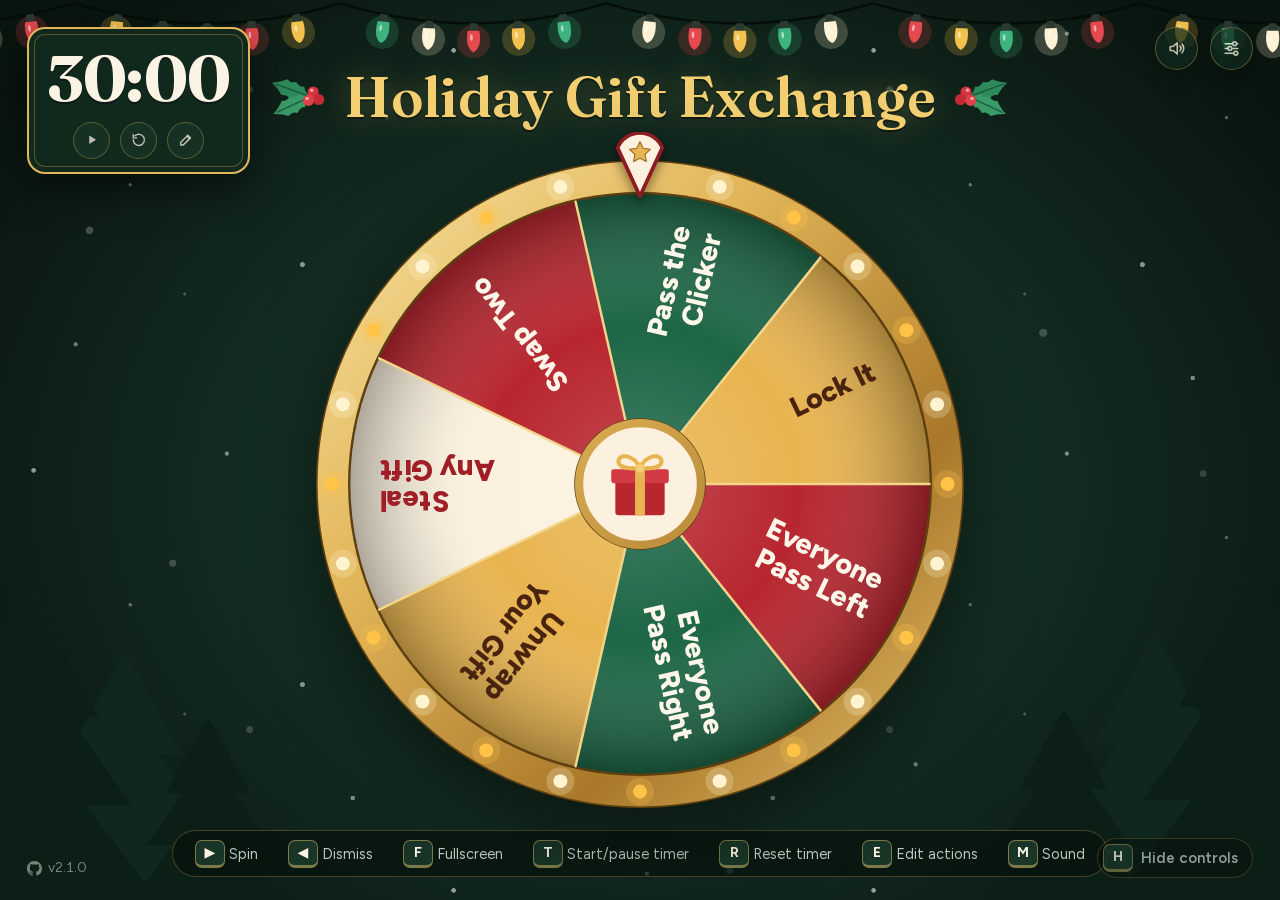
==== commit eaad1527: "Link the version number to the GitHub repo, with a GitHub icon (v2.1.0) The version in the lower-lef" ====
--- a/index.html
+++ b/index.html
@@ -17,6 +17,7 @@
     <symbol id="i-sound" viewBox="0 0 24 24"><g fill="none" stroke="currentColor" stroke-width="2" stroke-linecap="round" stroke-linejoin="round"><path d="M4 9.5v5h3.5L13 19V5L7.5 9.5z"/><path d="M16.5 9a4.5 4.5 0 0 1 0 6"/><path d="M19 6.5a8 8 0 0 1 0 11"/></g></symbol>
     <symbol id="i-mute" viewBox="0 0 24 24"><g fill="none" stroke="currentColor" stroke-width="2" stroke-linecap="round" stroke-linejoin="round"><path d="M4 9.5v5h3.5L13 19V5L7.5 9.5z"/><path d="M16.5 9.5l5 5M21.5 9.5l-5 5"/></g></symbol>
     <symbol id="i-sliders" viewBox="0 0 24 24"><g fill="none" stroke="currentColor" stroke-width="2" stroke-linecap="round"><path d="M4 6h9M19 6h1M4 12h3M13 12h7M4 18h11M20 18h0"/><circle cx="16" cy="6" r="2.4"/><circle cx="10" cy="12" r="2.4"/><circle cx="17.5" cy="18" r="2.4"/></g></symbol>
+    <symbol id="i-github" viewBox="0 0 16 16"><path fill="currentColor" d="M8 0C3.58 0 0 3.58 0 8c0 3.54 2.29 6.53 5.47 7.59.4.07.55-.17.55-.38 0-.19-.01-.82-.01-1.49-2.01.37-2.53-.49-2.69-.94-.09-.23-.48-.94-.82-1.13-.28-.15-.68-.52-.01-.53.63-.01 1.08.58 1.23.82.72 1.21 1.87.87 2.33.66.07-.52.28-.87.51-1.07-1.78-.2-3.64-.89-3.64-3.95 0-.87.31-1.59.82-2.15-.08-.2-.36-1.02.08-2.12 0 0 .67-.21 2.2.82.64-.18 1.32-.27 2-.27.68 0 1.36.09 2 .27 1.53-1.04 2.2-.82 2.2-.82.44 1.1.16 1.92.08 2.12.51.56.82 1.27.82 2.15 0 3.07-1.87 3.75-3.65 3.95.29.25.54.73.54 1.48 0 1.07-.01 1.93-.01 2.2 0 .21.15.46.55.38A8.013 8.013 0 0016 8c0-4.42-3.58-8-8-8z"/></symbol>
     <symbol id="i-spark" viewBox="0 0 24 24"><path d="M12 1l2.9 7.1L22 11l-7.1 2.9L12 21l-2.9-7.1L2 11l7.1-2.9z" fill="currentColor"/></symbol>
     <symbol id="i-snowflake" viewBox="0 0 24 24"><g fill="none" stroke="currentColor" stroke-width="1.6" stroke-linecap="round" stroke-linejoin="round">
       <path d="M12 12V2.5M9.4 4.6L12 6.6l2.6-2"/>
@@ -140,7 +141,7 @@
 
     <button type="button" class="ui-toggle" id="ui-toggle" data-title="showHideControlsButton"><kbd>H</kbd> <span id="ui-toggle-label"></span></button>
 
-    <div class="version" id="version"></div>
+    <a class="version" id="version" href="https://github.com/kevarch/holiday-gift-exchange-party-game" target="_blank" rel="noopener" data-title="versionLink" hidden><svg aria-hidden="true"><use href="#i-github"/></svg><span id="version-label"></span></a>
   </main>
 
   <div class="result" id="result" hidden>
--- a/css/styles.css
+++ b/css/styles.css
@@ -343,19 +343,27 @@
 .clean .ui-toggle:hover { opacity: .8; }
 .clean .ui-toggle span { display: none; }
 
-/* App version: faint, lower-left, only while the controls are visible. */
+/* App version: faint, lower-left, only while the controls are visible. Links to the GitHub repo. */
 .version {
   position: fixed;
   left: clamp(12px, 3vh, 32px);
   bottom: clamp(12px, 2.6vh, 28px);
+  display: inline-flex;
+  align-items: center;
+  gap: 6px;
   color: var(--mist);
   font: 14px/1.2 var(--ui);
   font-variant-numeric: tabular-nums;
+  text-decoration: none;
   opacity: .6;
-  pointer-events: none;
   user-select: none;
-}
-.version:empty { display: none; }
+  transition: opacity .2s;
+}
+.version svg { width: 15px; height: 15px; flex: none; }
+.version:hover, .version:focus-visible { opacity: 1; }
+.version:hover span, .version:focus-visible span { text-decoration: underline; text-underline-offset: 3px; }
+.version:focus-visible { outline: 2px solid var(--gold); outline-offset: 2px; border-radius: 3px; }
+.version[hidden] { display: none; }
 
 /* ---------- result and game-over cards ---------- */
 .result {
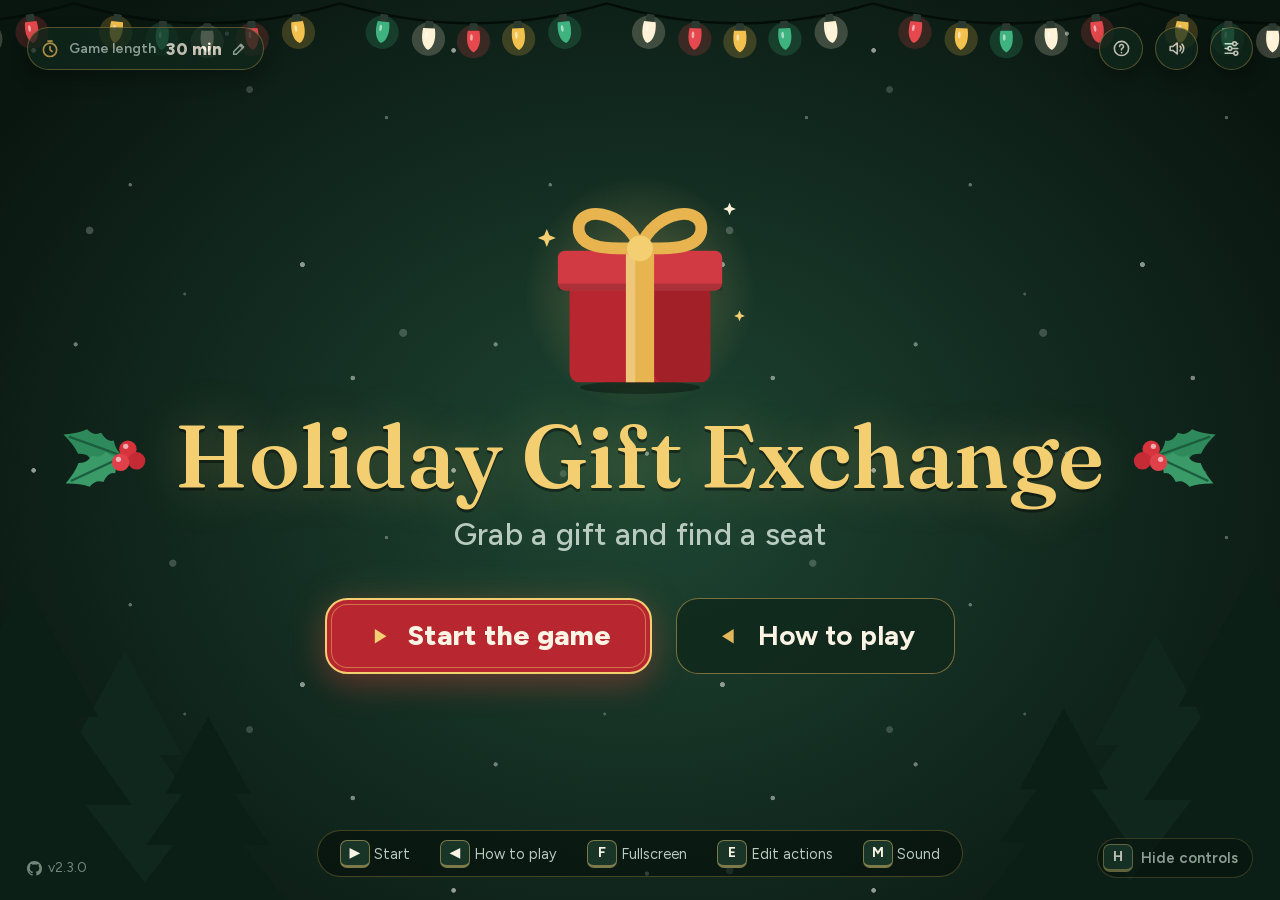
==== commit 2e08d039: "Add a title slide, How to play card, and welcome transition (v2.3.0) The game now opens on a title s" ====
--- a/index.html
+++ b/index.html
@@ -11,6 +11,9 @@
   <!-- Icons and decorations, drawn once and reused with <use href="#id">. -->
   <svg class="sprite" aria-hidden="true" focusable="false">
     <symbol id="i-play" viewBox="0 0 24 24"><path d="M8 5.5v13l10.5-6.5z" fill="currentColor"/></symbol>
+    <symbol id="i-back" viewBox="0 0 24 24"><path d="M16 5.5v13L5.5 12z" fill="currentColor"/></symbol>
+    <symbol id="i-help" viewBox="0 0 24 24"><g fill="none" stroke="currentColor" stroke-width="2" stroke-linecap="round" stroke-linejoin="round"><circle cx="12" cy="12" r="9"/><path d="M9.6 9.4a2.5 2.5 0 1 1 3.5 2.3c-.7.3-1.1.9-1.1 1.7v.4"/><path d="M12 17.2v.1"/></g></symbol>
+    <symbol id="i-clock" viewBox="0 0 24 24"><g fill="none" stroke="currentColor" stroke-width="2" stroke-linecap="round" stroke-linejoin="round"><circle cx="12" cy="13" r="8"/><path d="M12 9v4l2.5 2"/><path d="M9.5 2.5h5"/></g></symbol>
     <symbol id="i-pause" viewBox="0 0 24 24"><g fill="currentColor"><rect x="6" y="5" width="4" height="14" rx="1"/><rect x="14" y="5" width="4" height="14" rx="1"/></g></symbol>
     <symbol id="i-reset" viewBox="0 0 24 24"><g fill="none" stroke="currentColor" stroke-width="2.2" stroke-linecap="round" stroke-linejoin="round"><path d="M3.5 12a8.5 8.5 0 1 0 2.6-6.1"/><path d="M3.5 4v5h5"/></g></symbol>
     <symbol id="i-edit" viewBox="0 0 24 24"><g fill="none" stroke="currentColor" stroke-width="2.2" stroke-linecap="round" stroke-linejoin="round"><path d="M4 20h4L19 9l-4-4L4 16z"/><path d="M13.5 6.5l4 4"/></g></symbol>
@@ -42,6 +45,23 @@
       <path d="M16 -7C38 -36 82 -38 82 -14C82 0 46 2 16 -7Z" fill="#8E1A22" opacity=".5"/>
       <rect x="-17" y="-19" width="34" height="32" rx="11" fill="#D7333C" stroke="#8E1A22" stroke-width="2"/>
       <path d="M-9 -12C-4 -15 4 -15 9 -12" fill="none" stroke="#FFFFFF" stroke-opacity=".35" stroke-width="3" stroke-linecap="round"/>
+    </symbol>
+    <!-- The wrapped gift from the wheel's hub, in the same units (the hub is 800 units across),
+         so the title slide's gift can shrink straight into the hub. -->
+    <symbol id="gift" viewBox="-46 -46 92 92">
+      <g transform="translate(0 8)">
+        <rect x="-30" y="-12" width="60" height="42" rx="4" fill="#B8262F"/>
+        <rect x="6" y="-12" width="24" height="42" rx="4" fill="#000" opacity=".12"/>
+        <rect x="-35" y="-26" width="70" height="17" rx="3" fill="#D13A43"/>
+        <rect x="-35" y="-12" width="70" height="3" fill="#000" opacity=".18"/>
+        <rect x="-6" y="-26" width="12" height="56" fill="#E8B44F"/>
+        <rect x="-6" y="-26" width="4" height="56" fill="#FFF" opacity=".25"/>
+        <g fill="none" stroke="#E8B44F" stroke-width="5" stroke-linejoin="round">
+          <path d="M0 -27C6 -44 28 -46 26 -34C24 -26 10 -27 0 -27"/>
+          <path d="M0 -27C-6 -44 -28 -46 -26 -34C-24 -26 -10 -27 0 -27"/>
+        </g>
+        <circle cx="0" cy="-27" r="5.5" fill="#F3CF72"/>
+      </g>
     </symbol>
     <symbol id="bulb" viewBox="-20 -2 40 46" overflow="visible">
       <circle cy="22" r="20" fill="currentColor" opacity=".2"/>
@@ -132,9 +152,11 @@
       <span><kbd>R</kbd> <span data-text="hintReset"></span></span>
       <span><kbd>E</kbd> <span data-text="hintEdit"></span></span>
       <span><kbd>M</kbd> <span data-text="hintSound"></span></span>
+      <span><kbd>I</kbd> <span data-text="hintRules"></span></span>
     </footer>
 
     <div class="corner">
+      <button type="button" id="rules-btn" class="icon-btn" data-title="rulesButtonTip" data-aria-label="rulesButtonTip"><svg aria-hidden="true"><use href="#i-help"/></svg></button>
       <button type="button" id="sound-btn" class="icon-btn"><svg aria-hidden="true"><use href="#i-sound"/></svg></button>
       <button type="button" id="edit-btn" class="icon-btn" data-title="editActionsButton" data-aria-label="editActionsButton"><svg aria-hidden="true"><use href="#i-sliders"/></svg></button>
     </div>
@@ -143,6 +165,55 @@
 
     <a class="version" id="version" href="https://github.com/kevarch/holiday-gift-exchange-party-game" target="_blank" rel="noopener" data-title="versionLink" hidden><svg aria-hidden="true"><use href="#i-github"/></svg><span id="version-label"></span></a>
   </main>
+
+  <!-- Title slide, shown on load until the game starts. The game's own title (.top) is
+       scaled up into the empty slot here, then glides back into place when the game starts. -->
+  <section class="splash" id="splash" hidden>
+    <button type="button" class="game-length" id="splash-length" data-title="timerSetMinutes">
+      <svg class="gl-icon" aria-hidden="true"><use href="#i-clock"/></svg>
+      <span class="gl-label" data-text="splashLengthLabel"></span>
+      <span class="gl-value" id="splash-length-value"></span>
+      <svg class="gl-edit" aria-hidden="true"><use href="#i-edit"/></svg>
+    </button>
+    <div class="splash-body">
+      <div class="splash-gift" aria-hidden="true">
+        <svg class="gift-spark s1"><use href="#i-spark"/></svg>
+        <svg class="gift-spark s2"><use href="#i-spark"/></svg>
+        <svg class="gift-spark s3"><use href="#i-spark"/></svg>
+        <svg class="gift-box" id="splash-gift"><use href="#gift"/></svg>
+      </div>
+      <div class="splash-slot" id="splash-slot" aria-hidden="true"></div>
+      <p class="splash-sub" data-text="splashSubtitle"></p>
+      <div class="splash-buttons">
+        <button type="button" class="big-btn start" id="splash-start"><svg aria-hidden="true"><use href="#i-play"/></svg><span data-text="startButton"></span></button>
+        <button type="button" class="big-btn soft" id="splash-rules"><svg aria-hidden="true"><use href="#i-back"/></svg><span data-text="rulesButton"></span></button>
+      </div>
+    </div>
+    <footer class="hint splash-hint">
+      <span><kbd>▶</kbd> <span data-text="hintStart"></span></span>
+      <span><kbd>◀</kbd> <span data-text="hintRules"></span></span>
+      <span><kbd>F</kbd> <span data-text="hintFullscreen"></span></span>
+      <span><kbd>E</kbd> <span data-text="hintEdit"></span></span>
+      <span><kbd>M</kbd> <span data-text="hintSound"></span></span>
+    </footer>
+  </section>
+
+  <div class="result rules" id="rules" hidden>
+    <div class="result-card rules-card" role="dialog" aria-modal="true" aria-labelledby="rules-title">
+      <svg class="rules-holly" aria-hidden="true"><use href="#holly"/></svg>
+      <div class="result-kicker" id="rules-title"><svg class="spark" aria-hidden="true"><use href="#i-spark"/></svg><span data-text="rulesTitle"></span><svg class="spark" aria-hidden="true"><use href="#i-spark"/></svg></div>
+      <ol class="rules-steps">
+        <li><span class="step-num" aria-hidden="true">1</span><span class="step-text" data-html="rulesStep1"></span></li>
+        <li><span class="step-num" aria-hidden="true">2</span><span class="step-text" data-html="rulesStep2"></span></li>
+        <li><span class="step-num" aria-hidden="true">3</span><span class="step-text"><span data-html="rulesStep3"></span><span class="rules-actions" id="rules-actions"></span></span></li>
+        <li><span class="step-num" aria-hidden="true">4</span><span class="step-text" id="rules-step4"></span></li>
+      </ol>
+      <div class="rules-buttons">
+        <button type="button" class="big-btn small ink" id="rules-close"><svg aria-hidden="true"><use href="#i-back"/></svg><span data-text="rulesClose"></span></button>
+        <button type="button" class="big-btn small start" id="rules-start"><svg aria-hidden="true"><use href="#i-play"/></svg><span data-text="startButton"></span></button>
+      </div>
+    </div>
+  </div>
 
   <div class="result" id="result" hidden>
     <div class="result-card">
--- a/css/styles.css
+++ b/css/styles.css
@@ -95,11 +95,25 @@
 @media (prefers-reduced-motion: reduce) {
   .snow::before, .snow::after, .lights g { animation: none; }
 }
+/* While the game starts, the lights chase each other in time with the welcome jingle. */
+@media (prefers-reduced-motion: no-preference) {
+  .celebrate .lights g,
+  .celebrate .lights g:nth-of-type(2n),
+  .celebrate .lights g:nth-of-type(3n) { animation: chase .32s step-end infinite; animation-delay: 0s; }
+  .celebrate .lights g:nth-of-type(2n) { animation-delay: -.16s; }
+  .celebrate .lights { filter: brightness(1.15) saturate(1.1); }
+}
+@keyframes chase {
+  0% { opacity: .3; }
+  50% { opacity: 1; }
+}
 
 /* ---------- layout ---------- */
+/* No z-index here on purpose: #app must not form its own stacking layer, so the timer
+   inside it can sit above the modals (see the layer list under "game timer"). It still
+   paints above the scenery because it comes after it in the page. */
 #app {
   position: relative;
-  z-index: 1;
   height: 100%;
   display: flex;
   flex-direction: column;
@@ -108,6 +122,8 @@
 }
 
 .top {
+  position: relative;
+  z-index: 6; /* above the title slide's gift and the wheel as they move in when the game starts */
   display: flex;
   align-items: center;
   gap: clamp(10px, 2vh, 22px);
@@ -134,11 +150,15 @@
 }
 
 /* ---------- game timer ---------- */
+/* Layers, bottom to top: scenery 0, page, title slide 5, game title and H tip 6, result/
+   game-over/how-to-play cards 10, confetti 15, editors 20, timer 30. The timer is the top-most
+   item so the room can always see the clock, even while a card or editor is open
+   (wide screens only; see below). */
 .timer {
   position: fixed;
   top: clamp(12px, 3vh, 32px);
   left: clamp(12px, 3vh, 32px);
-  z-index: 5;
+  z-index: 30;
   width: clamp(180px, 24.8vh, 280px);
   display: flex;
   flex-direction: column;
@@ -151,9 +171,10 @@
   box-shadow: inset 0 0 0 5px var(--panel), inset 0 0 0 6px rgba(226, 182, 90, .32), 0 16px 40px rgba(0, 0, 0, .5);
   text-align: center;
 }
-/* Narrow screens: drop the box into the page flow so it can't cover the title. */
+/* Narrow screens: drop the box into the page flow so it can't cover the title. Here
+   the cards fill the screen, so the timer goes back under them rather than on top. */
 @media (max-width: 700px) {
-  .timer { position: static; margin-top: 8px; }
+  .timer { position: static; z-index: auto; margin-top: 8px; } /* z-index still counts on a flex item */
 }
 .timer-time {
   font-family: var(--display);
@@ -364,6 +385,186 @@
 .version:hover span, .version:focus-visible span { text-decoration: underline; text-underline-offset: 3px; }
 .version:focus-visible { outline: 2px solid var(--gold); outline-offset: 2px; border-radius: 3px; }
 .version[hidden] { display: none; }
+
+/* ---------- title slide ---------- */
+/* Shown on load until the game starts. It lies over the game screen (same scenery), whose
+   clock, wheel and key hints stay hidden but laid out, so the start can animate into them.
+   The title is the game's own heading, scaled up into .splash-slot by app.js. */
+.splash {
+  position: fixed;
+  inset: 0;
+  z-index: 5;
+  display: flex;
+  flex-direction: column;
+  align-items: center;
+  padding: max(56px, 7.4vh) 16px clamp(12px, 2.6vh, 28px);
+  pointer-events: none; /* only its buttons take clicks, so the corner buttons stay usable */
+}
+.splash[hidden] { display: none; }
+.splash button { pointer-events: auto; }
+.splash-on .timer, .splash-on .stage, .splash-on #hint { visibility: hidden; }
+.splash-body {
+  flex: 1;
+  min-height: 0;
+  display: flex;
+  flex-direction: column;
+  align-items: center;
+  justify-content: center;
+  padding-bottom: 3vh;
+}
+.splash-gift {
+  position: relative;
+  flex: none;
+  width: clamp(100px, 24vh, 260px);
+  height: clamp(100px, 24vh, 260px);
+  margin-bottom: 1vh;
+}
+.splash-gift::before {
+  content: '';
+  position: absolute;
+  inset: -8%;
+  border-radius: 50%;
+  background: radial-gradient(circle, rgba(243, 207, 114, .3) 0, rgba(243, 207, 114, 0) 66%);
+}
+.splash-gift::after { /* shadow on the "floor" under the gift */
+  content: '';
+  position: absolute;
+  left: 22%;
+  right: 22%;
+  top: 91%;
+  height: 6%;
+  border-radius: 50%;
+  background: rgba(0, 0, 0, .35);
+}
+.gift-box {
+  position: absolute;
+  z-index: 1;
+  inset: 0;
+  width: 100%;
+  height: 100%;
+  transform-origin: 50% 50%;
+}
+.gift-spark { position: absolute; z-index: 1; color: var(--gold); }
+.gift-spark.s1 { width: 10%; height: 10%; left: 2%; top: 20%; }
+.gift-spark.s2 { width: 7%; height: 7%; right: 5%; top: 8%; color: #FFF2D6; }
+.gift-spark.s3 { width: 6%; height: 6%; right: 1%; top: 58%; }
+@media (prefers-reduced-motion: no-preference) {
+  .gift-box { animation: bob 3.2s ease-in-out infinite; }
+  .gift-spark { animation: sparkle 2.4s ease-in-out infinite; }
+  .gift-spark.s2 { animation-delay: -.8s; }
+  .gift-spark.s3 { animation-delay: -1.6s; }
+}
+@keyframes bob { 50% { transform: translateY(-3.5%); } }
+@keyframes sparkle {
+  0%, 100% { opacity: .25; transform: scale(.65); }
+  50% { opacity: 1; transform: scale(1); }
+}
+.splash-slot { flex: none; }
+.splash-sub {
+  margin: 1.4vh 0 0;
+  font-size: clamp(17px, 3.5vh, 38px);
+  font-weight: 500;
+  letter-spacing: .01em;
+  text-align: center;
+  color: var(--mist);
+}
+.splash-buttons {
+  display: flex;
+  flex-wrap: wrap;
+  justify-content: center;
+  gap: clamp(12px, 2.6vh, 28px);
+  margin-top: clamp(20px, 5vh, 54px);
+}
+.splash-hint { flex: none; }
+
+/* Game length: top left, where the clock appears once the game starts. Hidden with H. */
+.game-length {
+  position: fixed;
+  top: clamp(12px, 3vh, 32px);
+  left: clamp(12px, 3vh, 32px);
+  display: flex;
+  align-items: center;
+  gap: 9px;
+  height: clamp(42px, 4.8vh, 52px);
+  padding: 0 16px 0 12px;
+  border: 1px solid var(--line);
+  border-radius: 999px;
+  background: var(--panel);
+  color: var(--cream);
+  font-family: var(--ui);
+  cursor: pointer;
+  opacity: .75;
+  box-shadow: 0 8px 20px rgba(0, 0, 0, .35);
+  transition: opacity .3s, border-color .15s, background-color .15s;
+}
+.game-length:hover, .game-length:focus-visible { opacity: 1; border-color: var(--gold); background: var(--panel-raised); }
+.game-length:focus-visible { outline: 2px solid var(--gold); outline-offset: 2px; }
+.gl-icon { width: 20px; height: 20px; flex: none; color: var(--brass); }
+.gl-label { font-size: 14px; font-weight: 600; color: var(--mist); }
+.gl-value { font-size: 17px; font-weight: 800; font-variant-numeric: tabular-nums; }
+.gl-edit { width: 16px; height: 16px; flex: none; color: var(--mist); }
+.clean .game-length { display: none; }
+
+/* Pressing Start: the buttons and subtitle drop away while the title and gift move into the game. */
+.splash-sub, .splash-buttons, .splash-hint, .splash-gift::before, .splash-gift::after, .gift-spark {
+  transition: opacity .3s ease, transform .3s ease;
+}
+.splash.leaving button { pointer-events: none; }
+.splash.leaving .splash-sub,
+.splash.leaving .splash-buttons,
+.splash.leaving .splash-hint { opacity: 0; transform: translateY(1em); }
+.splash.leaving .game-length,
+.splash.leaving .splash-gift::before,
+.splash.leaving .splash-gift::after { opacity: 0; }
+.splash.leaving .gift-spark { animation: none; opacity: 0; }
+
+/* Big buttons: Start (cranberry with a gold ring) and How to play. */
+.big-btn {
+  display: inline-flex;
+  align-items: center;
+  justify-content: center;
+  gap: .55em;
+  height: 2.7em;
+  padding: 0 1.4em;
+  border-radius: .8em;
+  font: 800 clamp(18px, 3.1vh, 34px)/1 var(--ui);
+  white-space: nowrap;
+  cursor: pointer;
+  transition: transform .15s, box-shadow .15s, background-color .15s, border-color .15s;
+}
+.big-btn[hidden] { display: none; }
+.big-btn svg { width: .95em; height: .95em; flex: none; }
+.big-btn:focus-visible { outline: 2px solid var(--gold); outline-offset: 4px; }
+.big-btn.start {
+  border: 2px solid var(--gold);
+  background: var(--cranberry);
+  color: var(--cream);
+  box-shadow: inset 0 0 0 4px var(--cranberry), inset 0 0 0 5px rgba(243, 207, 114, .45), 0 12px 30px rgba(184, 38, 47, .35), 0 0 40px rgba(243, 207, 114, .15);
+}
+.big-btn.start svg { color: var(--gold); }
+.big-btn.start:hover {
+  background: #C9303A;
+  box-shadow: inset 0 0 0 4px #C9303A, inset 0 0 0 5px rgba(243, 207, 114, .6), 0 14px 34px rgba(184, 38, 47, .45), 0 0 56px rgba(243, 207, 114, .3);
+  transform: translateY(-2px);
+}
+.big-btn.soft {
+  border: 1.5px solid rgba(226, 182, 90, .5);
+  background: rgba(17, 40, 29, .85);
+  color: var(--cream);
+  font-weight: 700;
+}
+.big-btn.soft svg { color: var(--brass); }
+.big-btn.soft:hover { border-color: var(--gold); background: var(--panel-raised); transform: translateY(-2px); }
+.big-btn.small { font-size: clamp(15px, 2.6vh, 28px); height: 2.5em; padding: 0 1.2em; border-radius: .7em; }
+.big-btn.ink {
+  border: 1.5px solid rgba(42, 20, 12, .28);
+  background: transparent;
+  color: var(--ink);
+  font-weight: 700;
+}
+.big-btn.ink svg { color: var(--ribbon); }
+.big-btn.ink:hover { border-color: var(--ribbon); background: rgba(142, 26, 34, .06); }
+.big-btn.ink:focus-visible { outline-color: var(--ribbon); }
 
 /* ---------- result and game-over cards ---------- */
 .result {
@@ -521,6 +722,70 @@
   to { transform: scale(1); opacity: 1; }
 }
 
+/* How to play: the same gift tag, with a holly sprig on top and numbered steps. */
+.rules-card {
+  width: min(1100px, 92vw);
+  padding: clamp(48px, 8vh, 88px) clamp(24px, 6vw, 100px) clamp(24px, 4.4vh, 48px);
+  text-align: left;
+}
+.rules-card .rules-holly {
+  position: absolute;
+  --h: clamp(84px, 15vh, 170px);
+  width: var(--h);
+  height: calc(var(--h) * 64 / 66);
+  top: calc(var(--h) * -.78);
+  left: 0;
+  right: 0;
+  margin: 0 auto;
+  transform: rotate(90deg); /* leaves up, berries resting on the card's edge */
+  filter: drop-shadow(0 6px 8px rgba(0, 0, 0, .3));
+}
+.rules-steps {
+  list-style: none;
+  margin: clamp(14px, 3.4vh, 36px) 0 0;
+  padding: 0;
+  display: flex;
+  flex-direction: column;
+  gap: .62em;
+  font-size: clamp(18px, 3.9vh, 42px);
+  line-height: 1.3;
+  font-weight: 500;
+  color: #3A2A1C;
+}
+.rules-steps li { display: flex; align-items: flex-start; gap: .7em; }
+.step-num {
+  flex: none;
+  display: flex;
+  align-items: center;
+  justify-content: center;
+  width: 1.6em;
+  height: 1.6em;
+  margin-top: -.08em;
+  border-radius: 50%;
+  background: var(--pine);
+  box-shadow: 0 0 0 2px var(--brass);
+  font: 700 .9em/1 var(--display);
+  color: var(--gold);
+}
+.step-text strong { font-weight: 800; color: var(--pine); }
+.rules-actions { display: flex; flex-wrap: wrap; gap: .32em; margin-top: .4em; }
+.rules-chip {
+  padding: .2em .65em;
+  border-radius: .5em;
+  background: #F1DFB8;
+  color: #5A3A0E;
+  font-size: .58em;
+  font-weight: 700;
+  line-height: 1.3;
+}
+.rules-buttons {
+  display: flex;
+  flex-wrap: wrap;
+  justify-content: center;
+  gap: 16px;
+  margin-top: clamp(18px, 4.2vh, 46px);
+}
+
 /* ---------- editors ---------- */
 .editor {
   position: fixed;
